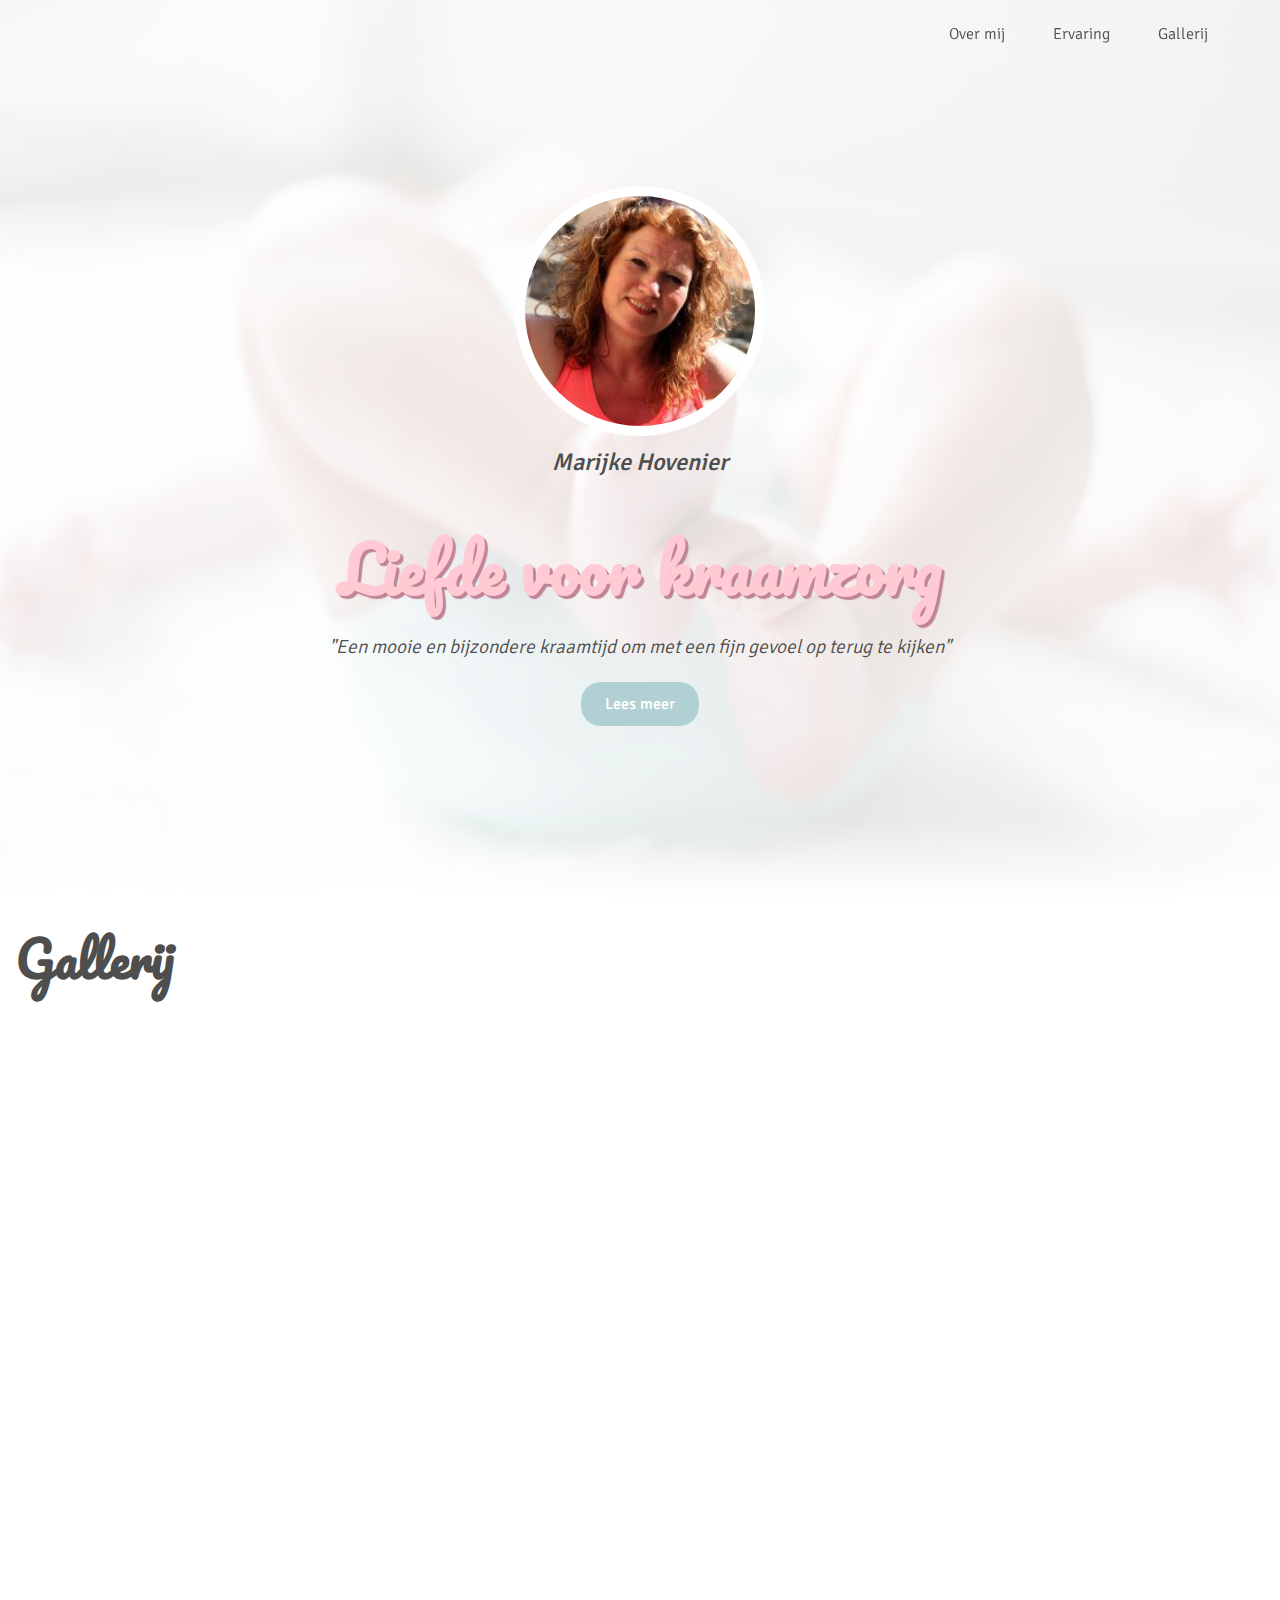
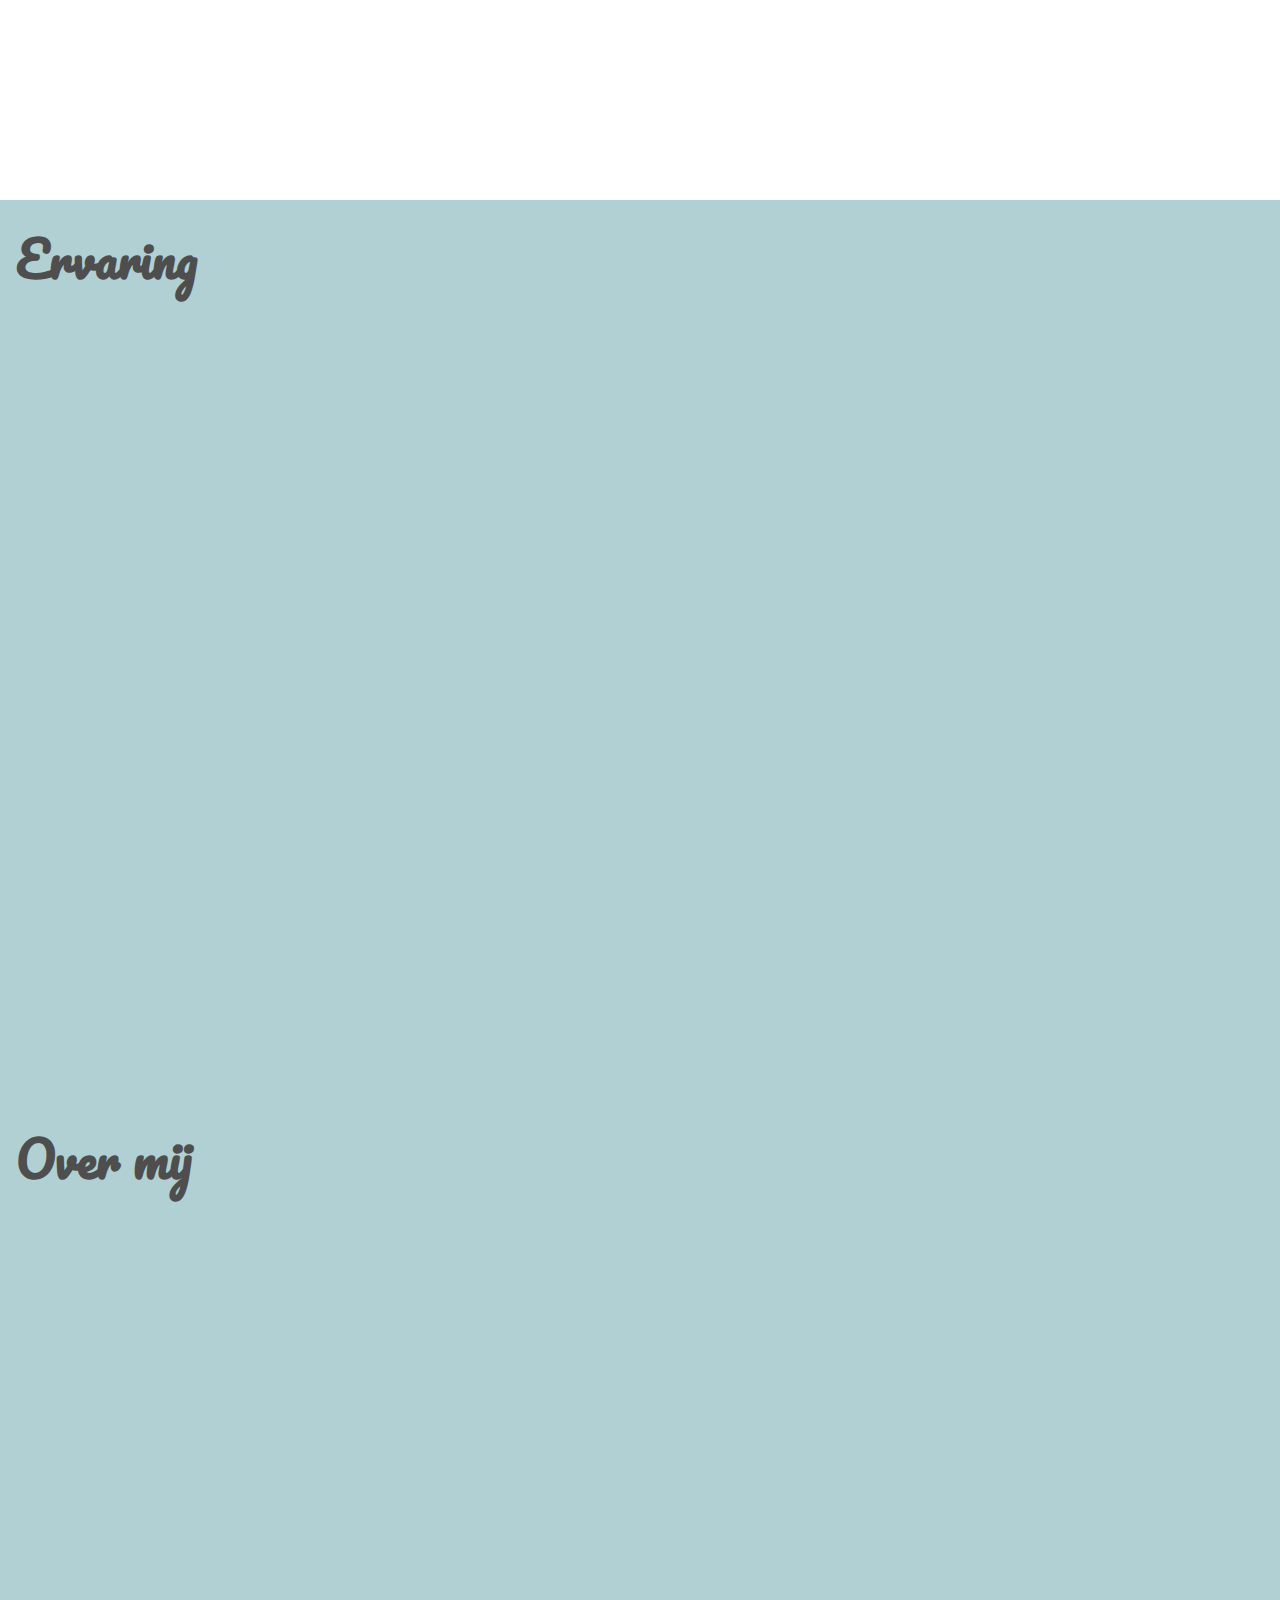
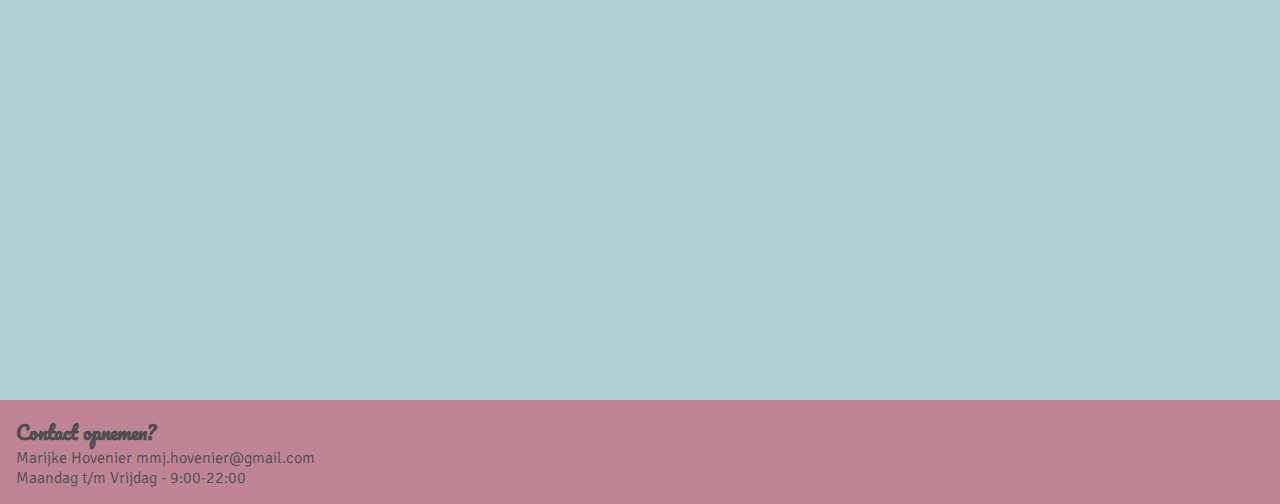
==== index.html @ 6d02061c "16-02-2023" ====
<!DOCTYPE html>
<html lang="en">

<head>
    <meta charset="UTF-8">
    <meta http-equiv="X-UA-Compatible" content="IE=edge">
    <meta name="viewport" content="width=device-width, initial-scale=1.0">
    <meta name="author" content="Marijke Hovenier">
    <meta name="keywords" content="Marijke Hovenier, Kraamverzorgster, ZZP Kraamverzorgster">
    <meta name="description" content="Portfolio website van Marijke Hovenier | Kraamverzorgster">

    <link rel="stylesheet" href="./css/style.css">
    <link rel="icon" type="image/x-icon" href="./images/favi.png">
    <link href="https://fonts.googleapis.com/css2?family=Pacifico&family=Signika:wght@300;400;500&display=swap" rel="stylesheet">

    <title>Marijke Hovenier Portfolio | Kraamverzorgster</title>
</head>

<body>
    <header>
        <nav>
            <ul>
                <li><a href="#about-me">Over mij</a></li>
                <li><a href="#experience">Ervaring</a></li>
                <li><a href="#gallery">Gallerij</a></li>
            </ul>
        </nav>
    </header>
    <main>

        <section id="landing">
            <div class="landing-background"></div>
            <div class="landing-content">
                <div class="profile">
                    <a href="#about-me"><img src="./img/marijke-1.jpg" alt="Foto Marijke Hovenier"></a>
                    <p class="author">Marijke Hovenier</p>
                </div>
                <div class="profile-text">
                    <h1>Liefde voor kraamzorg</h1>
                    <p>"Een mooie en bijzondere kraamtijd om met een fijn gevoel op terug te kijken"
                    </p>
                    <div>
                        <a href="#gallery" class="button-main">Lees meer</a>
                    </div>
                </div>
            </div>
            <div class="landing-gradient"></div>
            <!-- <p class="footer-text">Article read time: 2:23</p> -->
        </section>

        <section id="gallery">
            <h2>Gallerij</h2>        
        </section>

        <section id="experience">
            <h2>Ervaring</h2>        
        </section>

        <section id="about-me">
            <h2>Over mij</h2>        
        </section>
    </main>
    <footer>
        <h3>Contact opnemen?</h3>
        <a href="#">Marijke Hovenier</a>
        <a href="mailto:mmj.hovenier@gmail.com">mmj.hovenier@gmail.com</a>
        <p>Maandag t/m Vrijdag - 9:00-22:00</p>
    </footer>
</body>

</html>
---- css/style.css ----
* {
    border: none;
    margin: 0;
    padding: 0;
    box-sizing: border-box;
}

:root {
    --white: #FFFFFF;
    --lightblue: #B0D0D3;
    --orange: #F7AF9D;
    --pinkpurple: #C08497;
    --pink: #FFCAD4;
    --text-color: #4e4e4e;
}

body {
    overflow-x: hidden;
    background-color: var(--brown-color);
    max-width: 100%;
}

html {
    scroll-behavior: smooth;
    max-width: 100%;
    overflow-x: hidden;
}



/* -- Fonts -- */



h1 {
    font-family: 'Pacifico', cursive;
    font-size: 4rem;
    color: var(--pink);
}

h2 {
    font-family: 'Pacifico', cursive; 
    font-size: 3rem;
    color: var(--text-color);
}

h3 {
    font-family: 'Pacifico', cursive; 
    color: var(--text-color);
}

p {
    font-family: 'Signika', sans-serif;
    color: var(--darkbrown);
    font-weight: 300;
    color: var(--text-color);
}

a {
    font-family: 'Signika', sans-serif;
    text-decoration: none;
    font-weight: 300;
    color: var(--text-color);
}



/* -- Buttons -- */



a.button-main {
    font-weight: 500;
    background-color: var(--lightblue);
    padding: 0.75rem 1.5rem;
    border-radius: 20px;
    color: var(--white);

    transition: all ease 0.3s;
}

.button-main:hover {
    background-color: var(--lightblue);
}



/* -- Landing -- */

nav {
    top: 0;
    width: 100vw;
    position: fixed;

    z-index: 1;
}

ul {
    display: flex;
    flex-direction: row;
    justify-content: flex-end;
    padding: 1.5rem;
}

li {
    list-style: none;
    padding-right: 3rem;
}


/* -- Landing -- */



#landing {
    width: 100vw;
    height: 100vh;
    position: relative;

    display: flex;
    align-items: center;
    justify-content: center;
    background-color: rgba(255, 255, 255, 0.85);
}

#landing .landing-background {
    width: 100vw;
    height: 100vh;

    position: absolute;

    background-image: url(../img/background.jpg);
    background-position: center center;
    background-size: cover;

    z-index: -1;
    -webkit-animation: background-moving 30s ease-in-out infinite;
    animation: background-moving 30s ease-in-out infinite;
}

@-webkit-keyframes background-moving {
    0% {
        transform: scale(1.0);
    }

    50% {
        transform: scale(1.1);
    }

    100% {
        transform: scale(1.0);
    }
}

#landing .profile {
    margin-bottom: 2rem; 
}

#landing .profile img {
    transition: all ease 0.3s;
}

#landing .profile img:hover {
    transform: translateY(-5px); 
}

#landing .profile-text div {
    margin-top: 2rem;
}

#landing .landing-content img {
    width: 250px;
    height: 250px;

    display: block;
    margin: auto;
    
    object-fit: cover;
    border: var(--white) solid 10px;
    border-radius: 50%;
    /* border-radius: 53% 47% 64% 36% / 46% 62% 38% 54% ; */
}

#landing .landing-content .author {
    font-size: 1.5rem;
    font-weight: 500;
}

#landing h1 {
    text-shadow: 3px 3px 1px rgba(192, 132, 151, 1);
}

#landing .landing-content {
    text-align: center;
}

#landing .landing-content p {
    display: inline-block;
    margin-top: 0.5rem;
    font-style: italic;
    font-size: 1.2rem;
    padding: 0.2rem 0rem;
}

#landing p.footer-text {
    position: absolute;
    left: 0;
    bottom: 0;
    margin: 1rem;
    font-style: italic;
}

#landing .landing-gradient {
    width: 100vw;
    height: 5rem;

    position: absolute;
    bottom: 0;
    background-image: linear-gradient(rgba(255, 255, 255, 0), rgba(255, 255, 255, 1));
}



/* -- Gallery -- */



#gallery {
    width: 100vw;
    height: 100vh;
    position: relative;

    padding: 1rem;
    background-color: var(--white);
}

#gallery-all .gallery-photo {
    height: auto;
    margin: 0.5rem;
}

#gallery-all .gallery-photo img {
    width: 100%;
    height: 100%;
    object-fit: cover;
}



/* -- Experience -- */



#experience {
    width: 100vw;
    height: 100vh;
    position: relative;
    
    padding: 1rem;
    background-color: var(--lightblue);
}



/* -- About me -- */



#about-me {
    width: 100vw;
    height: 100vh;
    position: relative;
    
    padding: 1rem;
    background-color: var(--lightblue);
}


/* -- Footer -- */



footer {
    background-color: var(--pinkpurple);
    padding: 1rem;
}







@media (min-width: 640px) {
    #gallery-all {
        display: grid;
        grid-template-columns: repeat(2, 1fr);
        grid-template-rows: repeat(5, 300px);
        grid-auto-flow: row dense;
    }

    #gallery-all .gallery-photo:first-child {
        grid-row: span 1;
    }

    #gallery-all .gallery-photo:nth-child(2) {
        grid-column: span 2 / 3;
        grid-row: span 2;
    }

    #gallery-all .gallery-photo:nth-child(4), 
    #gallery-all .gallery-photo:nth-child(6), 
    #gallery-all .gallery-photo:nth-child(8) {
        grid-row: span 2;
    }
}

@media (min-width: 960px) {
    #gallery-all {
        grid-template-columns: repeat(5, 1fr);
        grid-template-rows: repeat(3, auto-flow);
    }

    #gallery-all .gallery-photo:nth-child(2) {
        grid-column: span 2;
        grid-row: span 2;
    }

    #gallery-all .gallery-photo:first-child,
    #gallery-all .gallery-photo:nth-child(7),
    #gallery-all .gallery-photo:nth-child(8) {
        grid-column: span 2;
        grid-row: span 1;
    }

}
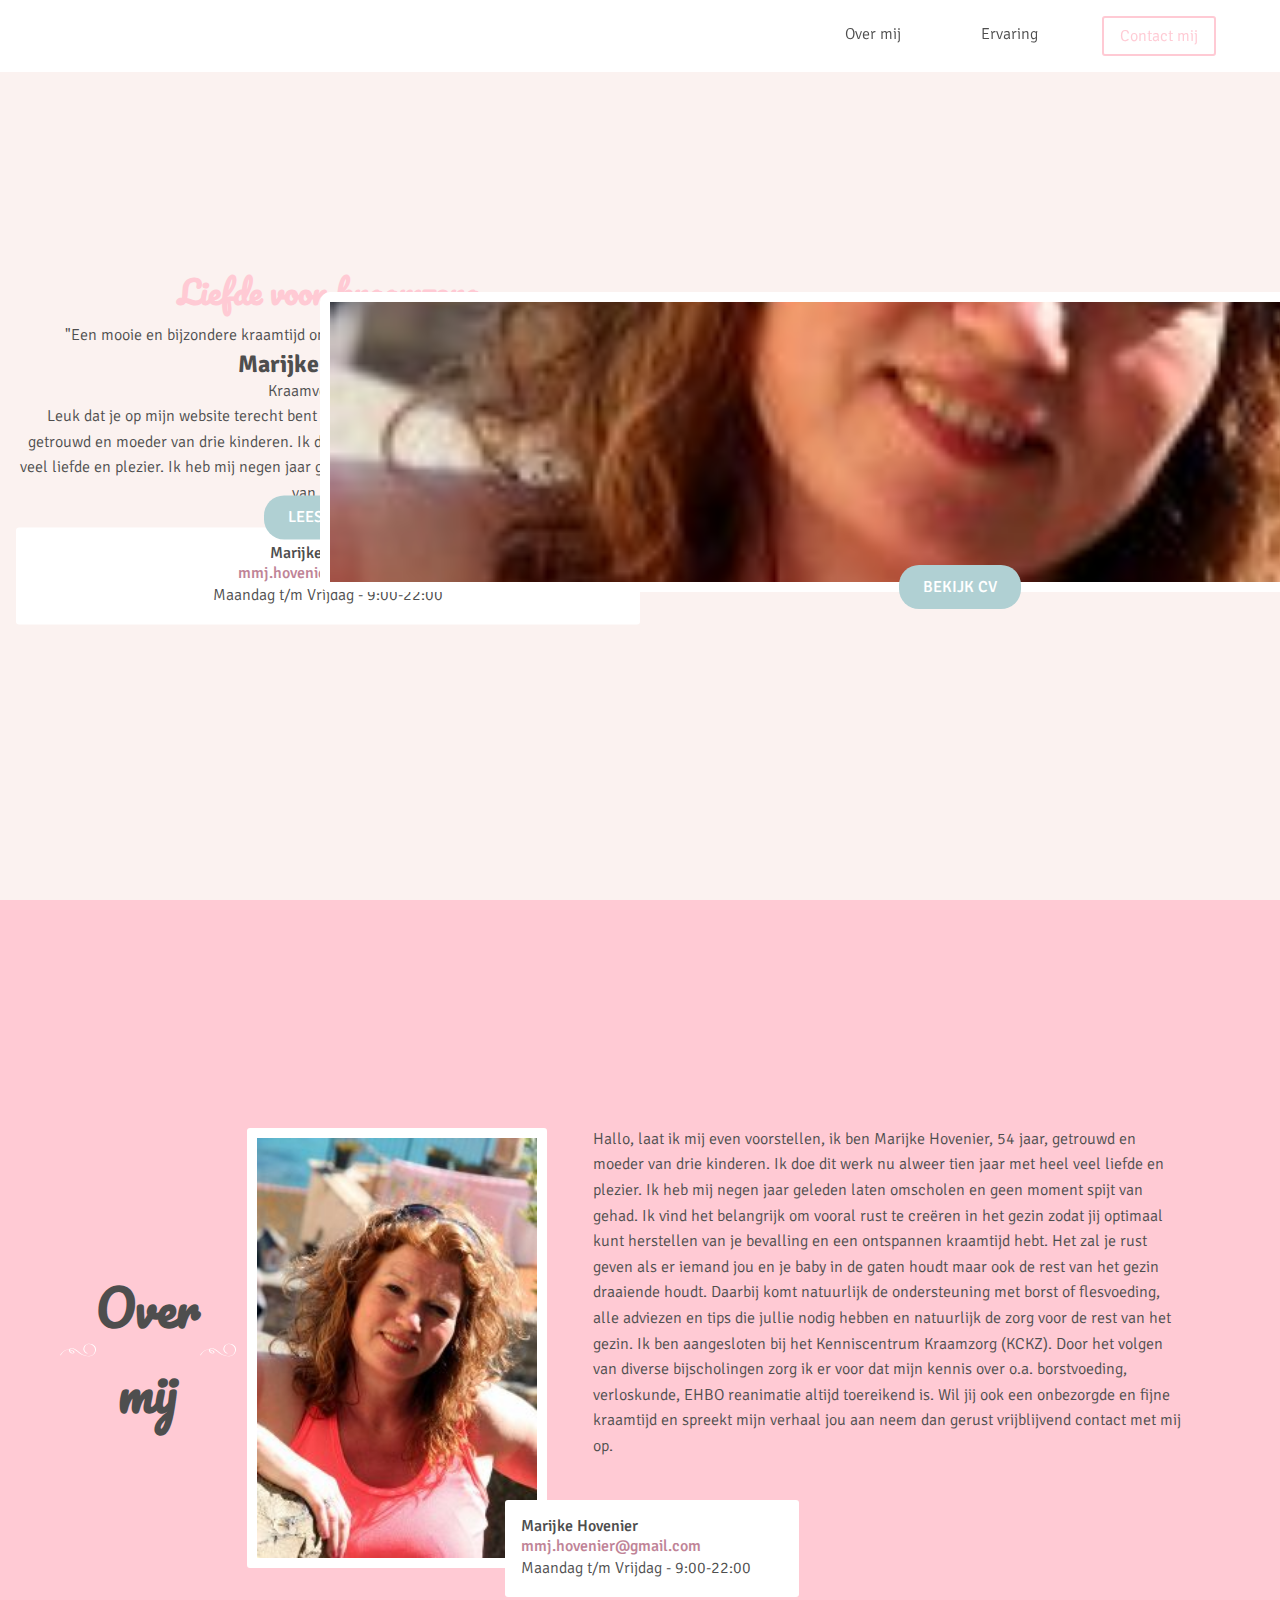
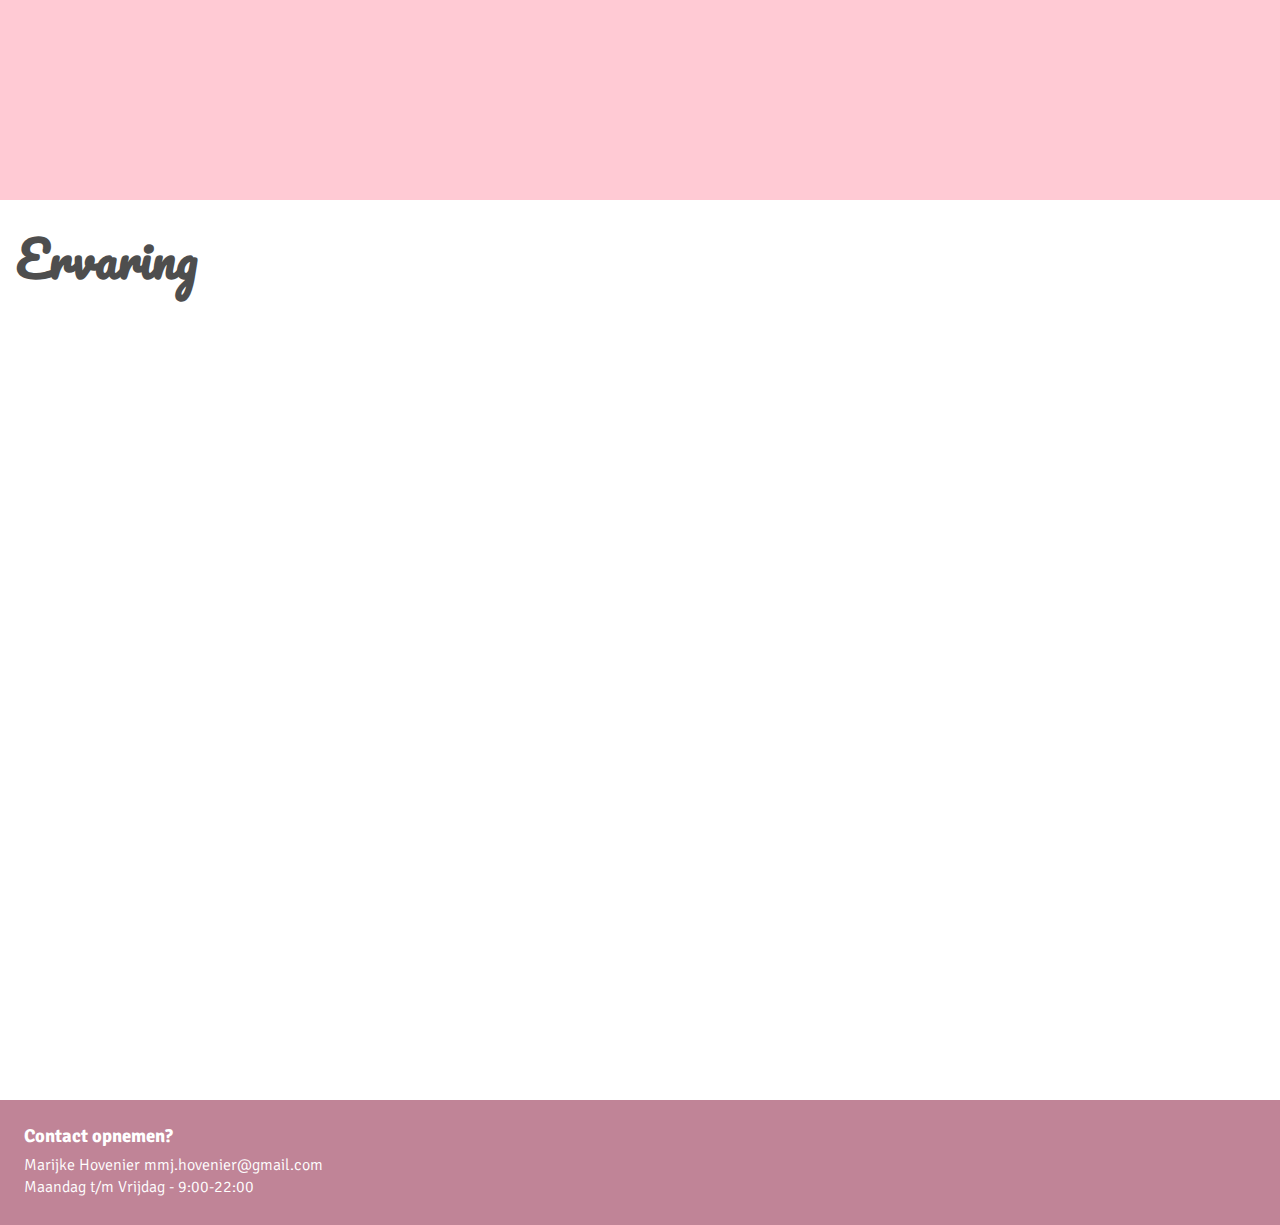
==== commit 0200579e: "19-02-2023" ====
--- a/index.html
+++ b/index.html
@@ -11,7 +11,8 @@
 
     <link rel="stylesheet" href="./css/style.css">
     <link rel="icon" type="image/x-icon" href="./images/favi.png">
-    <link href="https://fonts.googleapis.com/css2?family=Pacifico&family=Signika:wght@300;400;500&display=swap" rel="stylesheet">
+    <link href="https://fonts.googleapis.com/css2?family=Pacifico&family=Signika:wght@300;400;500&display=swap"
+        rel="stylesheet">
 
     <title>Marijke Hovenier Portfolio | Kraamverzorgster</title>
 </head>
@@ -22,45 +23,111 @@
             <ul>
                 <li><a href="#about-me">Over mij</a></li>
                 <li><a href="#experience">Ervaring</a></li>
-                <li><a href="#gallery">Gallerij</a></li>
+                <li><a href="#contact">Contact mij</a></li>
             </ul>
         </nav>
     </header>
     <main>
 
         <section id="landing">
-            <div class="landing-background"></div>
-            <div class="landing-content">
-                <div class="profile">
-                    <a href="#about-me"><img src="./img/marijke-1.jpg" alt="Foto Marijke Hovenier"></a>
-                    <p class="author">Marijke Hovenier</p>
-                </div>
-                <div class="profile-text">
-                    <h1>Liefde voor kraamzorg</h1>
-                    <p>"Een mooie en bijzondere kraamtijd om met een fijn gevoel op terug te kijken"
-                    </p>
+            <div class="landing-content-left">
+                <div class="landing-content-left-center">
+                    <div class="text-and-quote">
+                        <h1>Liefde voor kraamzorg</h1>
+                        <p class="quote">"Een mooie en bijzondere kraamtijd om met een fijn gevoel op terug te kijken"
+                        </p>
+                    </div>
+                    <div class="profile-text">
+                        <h3 class="author">Marijke Hovenier</h3>
+                        <p class="job">Kraamverzorgster</p>
+                        <p class="text">Leuk dat je op mijn website terecht bent gekomen, ik ben Marijke Hovenier, 49
+                            jaar,
+                            getrouwd en moeder van drie kinderen.
+                            Ik doe dit werk nu alweer bijna tien jaar met heel veel liefde en plezier.
+                            Ik heb mij negen jaar geleden laten omscholen en geen moment spijt van gehad.
+                        </p>
+                    </div>
                     <div>
                         <a href="#gallery" class="button-main">Lees meer</a>
                     </div>
+                    <div class="contact">
+                        <a href="#about-me">Marijke Hovenier</a>
+                        <a href="mailto:mmj.hovenier@gmail.com">mmj.hovenier@gmail.com</a>
+                        <p>Maandag t/m Vrijdag - 9:00-22:00</p>
+                    </div>
                 </div>
             </div>
-            <div class="landing-gradient"></div>
+            <div class="landing-content-right">
+                <a href="#about-me"><img src="./img/marijke-1.jpg" alt="Foto Marijke Hovenier"></a>
+                <div>
+                    <a href="#" class="button-main">Bekijk CV</a>
+                </div>
+            </div>
+            <!-- <div class="landing-gradient"></div> -->
             <!-- <p class="footer-text">Article read time: 2:23</p> -->
         </section>
 
-        <section id="gallery">
-            <h2>Gallerij</h2>        
+        <section id="about-me">
+            <div class="flex">
+                <svg viewBox="0 0 113.03 39.89">
+                    <defs>
+                    <style>
+                        .cls-1 {
+                        fill: #ffffff;
+                        }
+                    </style>
+                    </defs>
+                    <path class="cls-1" d="m2.89,35.99c1.74-3.54,4.34-6.8,7.16-9.52,2.48-2.4,5.36-4.49,8.59-5.74,3.85-1.5,8.02-1.56,12.02-.63,2.72.64,5.37,1.68,7.81,3.04,1.77.98,4.37,2.93,3.89,5.29-.13.62-.71,1.32-.96,1.36-1.3.22-2.92-.57-4-1.18-2.47-1.38-4.83-3.54-5.89-6.22-.73-1.86-.78-4.05.44-5.72,1.39-1.89,3.54-1.78,5.63-1.22,6.15,1.63,11.68,5.81,16.69,9.56,3.76,2.81,7.4,5.99,11.5,8.28,2.46,1.37,5.06,2.5,7.7,3.47,7.37,2.71,15.62,4.22,23.35,2.2,4.07-1.06,7.88-3.15,10.67-6.34,3.01-3.44,5.03-7.93,5.46-12.49.74-7.96-4.39-14.92-11.46-18.11s-15.64-2.82-21.63,2.1c-4.18,3.43-7.05,9.02-6.37,14.48.55,4.37,3.26,8.53,6.93,10.95,1.32.87,2.82,1.53,4.41,1.61.63.03,1.55-.14,2.05-.55.39-.32.45-.61-.17-.65-3.83-.2-7.31-4.33-8.87-7.46-2.73-5.45-1.51-11.48,2.24-16.12,2.43-3.01,5.58-4.93,9.47-5.17s7.65.83,10.94,2.67c7.37,4.13,11.29,12.24,8.88,20.51-1.31,4.49-3.98,8.82-7.91,11.46-3.26,2.18-7.11,2.91-10.98,2.83-7.16-.15-14.41-2.47-20.76-5.73-3.54-1.81-6.66-4.33-9.81-6.73-5.2-3.95-10.47-8.04-16.51-10.65-4.23-1.83-10.19-2.89-13.77.92-3.38,3.6-.66,8.61,2.47,11.29,2.14,1.84,4.87,3.33,7.77,3.19,1.81-.09,4.28-.73,5.14-2.52s-.53-3.83-1.9-5c-2.11-1.82-5.02-2.94-7.64-3.8-8.3-2.75-17.33-1.18-24.38,3.92-4.36,3.15-8.01,7.4-10.64,12.08-.15.27-.3.54-.44.82-.24.48,1,.32,1.16.29.49-.08,1.45-.29,1.7-.8h0Z"></path>
+                </svg>
+                <h2>Over mij</h2>
+                <svg viewBox="0 0 113.03 39.89">
+                    <defs>
+                    <style>
+                        .cls-1 {
+                        fill: #ffffff;
+                        }
+                    </style>
+                    </defs>
+                    <path class="cls-1" d="m2.89,35.99c1.74-3.54,4.34-6.8,7.16-9.52,2.48-2.4,5.36-4.49,8.59-5.74,3.85-1.5,8.02-1.56,12.02-.63,2.72.64,5.37,1.68,7.81,3.04,1.77.98,4.37,2.93,3.89,5.29-.13.62-.71,1.32-.96,1.36-1.3.22-2.92-.57-4-1.18-2.47-1.38-4.83-3.54-5.89-6.22-.73-1.86-.78-4.05.44-5.72,1.39-1.89,3.54-1.78,5.63-1.22,6.15,1.63,11.68,5.81,16.69,9.56,3.76,2.81,7.4,5.99,11.5,8.28,2.46,1.37,5.06,2.5,7.7,3.47,7.37,2.71,15.62,4.22,23.35,2.2,4.07-1.06,7.88-3.15,10.67-6.34,3.01-3.44,5.03-7.93,5.46-12.49.74-7.96-4.39-14.92-11.46-18.11s-15.64-2.82-21.63,2.1c-4.18,3.43-7.05,9.02-6.37,14.48.55,4.37,3.26,8.53,6.93,10.95,1.32.87,2.82,1.53,4.41,1.61.63.03,1.55-.14,2.05-.55.39-.32.45-.61-.17-.65-3.83-.2-7.31-4.33-8.87-7.46-2.73-5.45-1.51-11.48,2.24-16.12,2.43-3.01,5.58-4.93,9.47-5.17s7.65.83,10.94,2.67c7.37,4.13,11.29,12.24,8.88,20.51-1.31,4.49-3.98,8.82-7.91,11.46-3.26,2.18-7.11,2.91-10.98,2.83-7.16-.15-14.41-2.47-20.76-5.73-3.54-1.81-6.66-4.33-9.81-6.73-5.2-3.95-10.47-8.04-16.51-10.65-4.23-1.83-10.19-2.89-13.77.92-3.38,3.6-.66,8.61,2.47,11.29,2.14,1.84,4.87,3.33,7.77,3.19,1.81-.09,4.28-.73,5.14-2.52s-.53-3.83-1.9-5c-2.11-1.82-5.02-2.94-7.64-3.8-8.3-2.75-17.33-1.18-24.38,3.92-4.36,3.15-8.01,7.4-10.64,12.08-.15.27-.3.54-.44.82-.24.48,1,.32,1.16.29.49-.08,1.45-.29,1.7-.8h0Z"></path>
+                </svg>
+            </div>
+            <div class="content-left">
+                <div>
+                    <img src="./img/marijke-1.jpg" alt="Foto Marijke Hovenier">
+                </div>
+            </div>
+            <div class="content-right">
+                <div>
+                    <p>
+                        Hallo, laat ik mij even voorstellen, ik ben Marijke Hovenier, 54 jaar,
+                        getrouwd en moeder van drie kinderen.
+                        Ik doe dit werk nu alweer tien jaar met heel veel liefde en plezier.
+                        Ik heb mij negen jaar geleden laten omscholen en geen moment spijt van gehad.
+                        Ik vind het belangrijk om vooral rust te creëren in het gezin zodat jij optimaal kunt herstellen
+                        van je bevalling en een ontspannen kraamtijd hebt. Het zal je rust geven als er iemand jou en je
+                        baby in de gaten houdt maar ook de rest van het gezin draaiende houdt.
+                        Daarbij komt natuurlijk de ondersteuning met borst of flesvoeding,
+                        alle adviezen en tips die jullie nodig hebben en natuurlijk de zorg voor de rest van het gezin.
+                        Ik ben aangesloten bij het Kenniscentrum Kraamzorg (KCKZ).
+                        Door het volgen van diverse bijscholingen zorg ik er voor dat mijn kennis over o.a.
+                        borstvoeding, verloskunde, EHBO reanimatie altijd toereikend is.
+                        Wil jij ook een onbezorgde en fijne kraamtijd en spreekt mijn verhaal jou aan neem dan gerust
+                        vrijblijvend contact met mij op.
+                    </p>
+                    <div class="contact">
+                        <a href="#about-me">Marijke Hovenier</a>
+                        <a href="mailto:mmj.hovenier@gmail.com">mmj.hovenier@gmail.com</a>
+                        <p>Maandag t/m Vrijdag - 9:00-22:00</p>
+                    </div>
+                </div>
+            </div>
         </section>
 
         <section id="experience">
-            <h2>Ervaring</h2>        
-        </section>
-
-        <section id="about-me">
-            <h2>Over mij</h2>        
+            <h2>Ervaring</h2>
         </section>
     </main>
-    <footer>
+    <footer id="contact">
         <h3>Contact opnemen?</h3>
         <a href="#">Marijke Hovenier</a>
         <a href="mailto:mmj.hovenier@gmail.com">mmj.hovenier@gmail.com</a>
--- a/css/style.css
+++ b/css/style.css
@@ -11,6 +11,7 @@
     --orange: #F7AF9D;
     --pinkpurple: #C08497;
     --pink: #FFCAD4;
+    --pinklight: #FBF2F0;
     --text-color: #4e4e4e;
 }
 
@@ -34,8 +35,9 @@
 
 h1 {
     font-family: 'Pacifico', cursive;
-    font-size: 4rem;
+    font-size: 2rem;
     color: var(--pink);
+    line-height: 1;
 }
 
 h2 {
@@ -45,14 +47,14 @@
 }
 
 h3 {
-    font-family: 'Pacifico', cursive; 
+    font-family: 'Signika', sans-serif; 
     color: var(--text-color);
 }
 
 p {
     font-family: 'Signika', sans-serif;
-    color: var(--darkbrown);
     font-weight: 300;
+    line-height: 1.6;
     color: var(--text-color);
 }
 
@@ -70,17 +72,21 @@
 
 
 a.button-main {
+    color: var(--white);
+    background-color: var(--lightblue);
+    text-transform: uppercase;
     font-weight: 500;
-    background-color: var(--lightblue);
+
     padding: 0.75rem 1.5rem;
     border-radius: 20px;
-    color: var(--white);
 
     transition: all ease 0.3s;
 }
 
-.button-main:hover {
-    background-color: var(--lightblue);
+a.button-main:hover {
+    background-color: var(--pink);
+    -webkit-transform: translateY(-5px);
+	transform: translateY(-5px);
 }
 
 
@@ -91,21 +97,41 @@
     top: 0;
     width: 100vw;
     position: fixed;
-
-    z-index: 1;
-}
-
-ul {
+    background-color: rgba(255, 255, 255, 0.95);
+
+    z-index: 2;
+}
+
+nav .relative {
+    position: relative;
+}
+
+nav ul {
     display: flex;
     flex-direction: row;
-    justify-content: flex-end;
-    padding: 1.5rem;
-}
-
-li {
+    justify-content: space-between;
+    margin: 1rem;
+}
+
+nav li {
     list-style: none;
-    padding-right: 3rem;
-}
+    padding: 0.5rem 1rem;
+    margin-right: 1rem;
+}
+
+nav li a:hover {
+    border-bottom: var(--pink) solid 2px;
+}
+
+nav li:last-child {
+    border: var(--pink) solid 2px;
+    border-radius: 3px;
+}
+
+nav li:last-child a {
+    color: var(--pink);
+}
+
 
 
 /* -- Landing -- */
@@ -118,96 +144,73 @@
     position: relative;
 
     display: flex;
+    flex-direction: column;
+    flex-wrap: wrap;
+    background-color: var(--pinklight);
+}
+
+#landing .landing-content-left {
+    width: 100vw;
+    height: 50%;
+    padding: 1rem;
+    position: relative;
+    z-index: 1;
+    text-align: center;
+}
+
+#landing .landing-content-left .text {
+    display: none;
+}
+
+#landing .landing-content-left .quote {
+    margin-top: 1rem;
+}
+
+#landing .landing-content-left-center {
+    margin: auto;
+    position: absolute;
+    top: 50%;
+    transform: translateY(-50%);
+}
+
+#landing .landing-content-right {
+    width: 100vw;
+    height: 50%;
+    padding: 1rem;
+
+    display: flex;
+    justify-content: center;
+    flex-direction: column;
     align-items: center;
-    justify-content: center;
-    background-color: rgba(255, 255, 255, 0.85);
-}
-
-#landing .landing-background {
-    width: 100vw;
-    height: 100vh;
-
-    position: absolute;
-
-    background-image: url(../img/background.jpg);
-    background-position: center center;
-    background-size: cover;
-
-    z-index: -1;
-    -webkit-animation: background-moving 30s ease-in-out infinite;
-    animation: background-moving 30s ease-in-out infinite;
-}
-
-@-webkit-keyframes background-moving {
-    0% {
-        transform: scale(1.0);
-    }
-
-    50% {
-        transform: scale(1.1);
-    }
-
-    100% {
-        transform: scale(1.0);
-    }
-}
-
-#landing .profile {
-    margin-bottom: 2rem; 
-}
-
-#landing .profile img {
-    transition: all ease 0.3s;
-}
-
-#landing .profile img:hover {
-    transform: translateY(-5px); 
-}
-
-#landing .profile-text div {
-    margin-top: 2rem;
-}
-
-#landing .landing-content img {
-    width: 250px;
-    height: 250px;
-
+    z-index: 1;
+}
+
+#landing .landing-content-right img {
+    width: 100vw;
+    height: 300px;
+    border: var(--white) solid 10px;
+    border-radius: 10px;
+    object-fit: cover;
+}
+
+#landing .landing-content-right .button-main {
+    display: inherit;
+    margin-top: -2rem;
+}
+
+.contact {
+    background-color: var(--white);
+    padding: 1rem;
+    border-radius: 3px;
+}
+
+.contact a {
     display: block;
-    margin: auto;
-    
-    object-fit: cover;
-    border: var(--white) solid 10px;
-    border-radius: 50%;
-    /* border-radius: 53% 47% 64% 36% / 46% 62% 38% 54% ; */
-}
-
-#landing .landing-content .author {
-    font-size: 1.5rem;
     font-weight: 500;
 }
 
-#landing h1 {
-    text-shadow: 3px 3px 1px rgba(192, 132, 151, 1);
-}
-
-#landing .landing-content {
-    text-align: center;
-}
-
-#landing .landing-content p {
-    display: inline-block;
-    margin-top: 0.5rem;
-    font-style: italic;
-    font-size: 1.2rem;
-    padding: 0.2rem 0rem;
-}
-
-#landing p.footer-text {
-    position: absolute;
-    left: 0;
-    bottom: 0;
-    margin: 1rem;
-    font-style: italic;
+.contact a:nth-child(2) {
+    color: var(--pinkpurple);
 }
 
 #landing .landing-gradient {
@@ -216,7 +219,11 @@
 
     position: absolute;
     bottom: 0;
-    background-image: linear-gradient(rgba(255, 255, 255, 0), rgba(255, 255, 255, 1));
+    background-image: linear-gradient(rgba(255, 255, 255, 0), rgba(255, 202, 212, 1));
+}
+
+#landing h3 {
+    font-size: 1.5rem;
 }
 
 
@@ -226,20 +233,55 @@
 
 
 #gallery {
-    width: 100vw;
-    height: 100vh;
-    position: relative;
-
-    padding: 1rem;
-    background-color: var(--white);
-}
-
-#gallery-all .gallery-photo {
+    background-color: var(--pinklight);
+} 
+
+#gallery .flex {
+    display: flex;
+    justify-content: space-around;
+    padding: 1rem;
+}
+
+#gallery .flex div {
+    text-align: center;
+    margin-bottom: 1rem;
+}
+
+#gallery .flex div p {
+    margin-bottom: 1rem;
+}
+
+#gallery div svg {
+    width: 120px;
+    padding: 0.5rem;
+}
+
+#gallery div svg:first-child {
+    -webkit-transform: scaleX(-1);
+    transform: scaleX(-1);
+}
+
+#gallery h1 {
+    font-size: 3rem;
+    text-align: center;
+    padding: 1.5rem 1rem 0rem 1rem;
+}
+
+#gallery p {
+    font-size: 1.2rem;
+    text-align: center;
+    padding: 1rem;
+    font-style: italic;
+}
+
+#gallery article .gallery-photo {
     height: auto;
-    margin: 0.5rem;
-}
-
-#gallery-all .gallery-photo img {
+    margin: 0.55rem;
+    border: var(--pink) solid 7px;
+    border-radius: 3px;
+}
+
+#gallery article .gallery-photo img {
     width: 100%;
     height: 100%;
     object-fit: cover;
@@ -257,7 +299,7 @@
     position: relative;
     
     padding: 1rem;
-    background-color: var(--lightblue);
+    background-color: var(--white);
 }
 
 
@@ -272,8 +314,62 @@
     position: relative;
     
     padding: 1rem;
-    background-color: var(--lightblue);
-}
+    background-color: var(--pink);
+
+    display: flex;
+    justify-content: center;
+    align-items: center;
+    flex-wrap: wrap;
+}
+
+#about-me .flex {
+    display: flex;
+    justify-content: space-between;
+    flex-direction: row;
+}
+
+#about-me h2 {
+    text-align: center;
+    flex-basis: 100%;
+} 
+
+#about-me img {
+    width: 300px;
+    border-radius: 3px;
+    border: var(--white) solid 10px;
+}
+
+#about-me .content-left {
+    margin: 0.7rem;
+}
+
+#about-me .content-right {
+    margin: 0.7rem;
+}
+
+#about-me .content-right p {
+    max-width: 40rem;
+    padding: 1.5rem;
+    color: var(--text-color);
+    border-radius: 3px;
+
+}
+
+#about-me .contact {
+    margin-top: 1rem;
+    margin-left: -4rem;
+    background-color: var(--white);    
+    display: inline-block;
+    padding-right: 3rem;
+}
+
+#about-me .content-right .contact p {
+    padding: 0rem;
+    color: var(--text-color);
+    background-color: inherit;
+}
+
+
 
 
 /* -- Footer -- */
@@ -282,7 +378,15 @@
 
 footer {
     background-color: var(--pinkpurple);
-    padding: 1rem;
+    padding: 1.5rem;
+}
+
+footer h3, footer p, footer a {
+    color: var(--white);
+}
+
+footer h3 {
+    margin-bottom: 0.5rem;
 }
 
 
@@ -292,43 +396,81 @@
 
 
 @media (min-width: 640px) {
-    #gallery-all {
+
+    nav ul {
+        justify-content: flex-end;
+    }
+
+    nav li {
+        margin-right: 3rem;
+    }
+
+    #about-me {
+        flex: wrap;
+    }
+
+    #about-me .content-left {
+    }
+    
+    #about-me .content-right {
+    }
+    
+
+    #landing .landing-content-left .text {
+        display: inherit;
+    }
+
+    #gallery article {
         display: grid;
         grid-template-columns: repeat(2, 1fr);
         grid-template-rows: repeat(5, 300px);
         grid-auto-flow: row dense;
-    }
-
-    #gallery-all .gallery-photo:first-child {
+        padding: 0rem 0.5rem 0.5rem 0.5rem;
+    }
+
+    #gallery article .gallery-photo:first-child {
         grid-row: span 1;
     }
 
-    #gallery-all .gallery-photo:nth-child(2) {
+    #gallery article .gallery-photo:nth-child(2) {
         grid-column: span 2 / 3;
         grid-row: span 2;
     }
 
-    #gallery-all .gallery-photo:nth-child(4), 
-    #gallery-all .gallery-photo:nth-child(6), 
-    #gallery-all .gallery-photo:nth-child(8) {
+    #gallery article .gallery-photo:nth-child(4), 
+    #gallery article .gallery-photo:nth-child(6), 
+    #gallery article .gallery-photo:nth-child(8) {
         grid-row: span 2;
     }
 }
 
 @media (min-width: 960px) {
-    #gallery-all {
-        grid-template-columns: repeat(5, 1fr);
+
+    #landing .landing-content-left {
+        width: 50%;
+        height: 100vh;
+    }
+    
+    #landing .landing-content-right {
+        width: 50%;
+        height: 100vh;
+    }
+
+
+
+    #gallery article {
+        grid-template-columns: repeat(4, 1fr);
         grid-template-rows: repeat(3, auto-flow);
     }
 
-    #gallery-all .gallery-photo:nth-child(2) {
+    #gallery article .gallery-photo:nth-child(2) {
         grid-column: span 2;
         grid-row: span 2;
     }
 
-    #gallery-all .gallery-photo:first-child,
-    #gallery-all .gallery-photo:nth-child(7),
-    #gallery-all .gallery-photo:nth-child(8) {
+    #gallery article .gallery-photo:first-child,
+    #gallery article .gallery-photo:nth-child(7),
+    #gallery article .gallery-photo:nth-child(8) {
         grid-column: span 2;
         grid-row: span 1;
     }
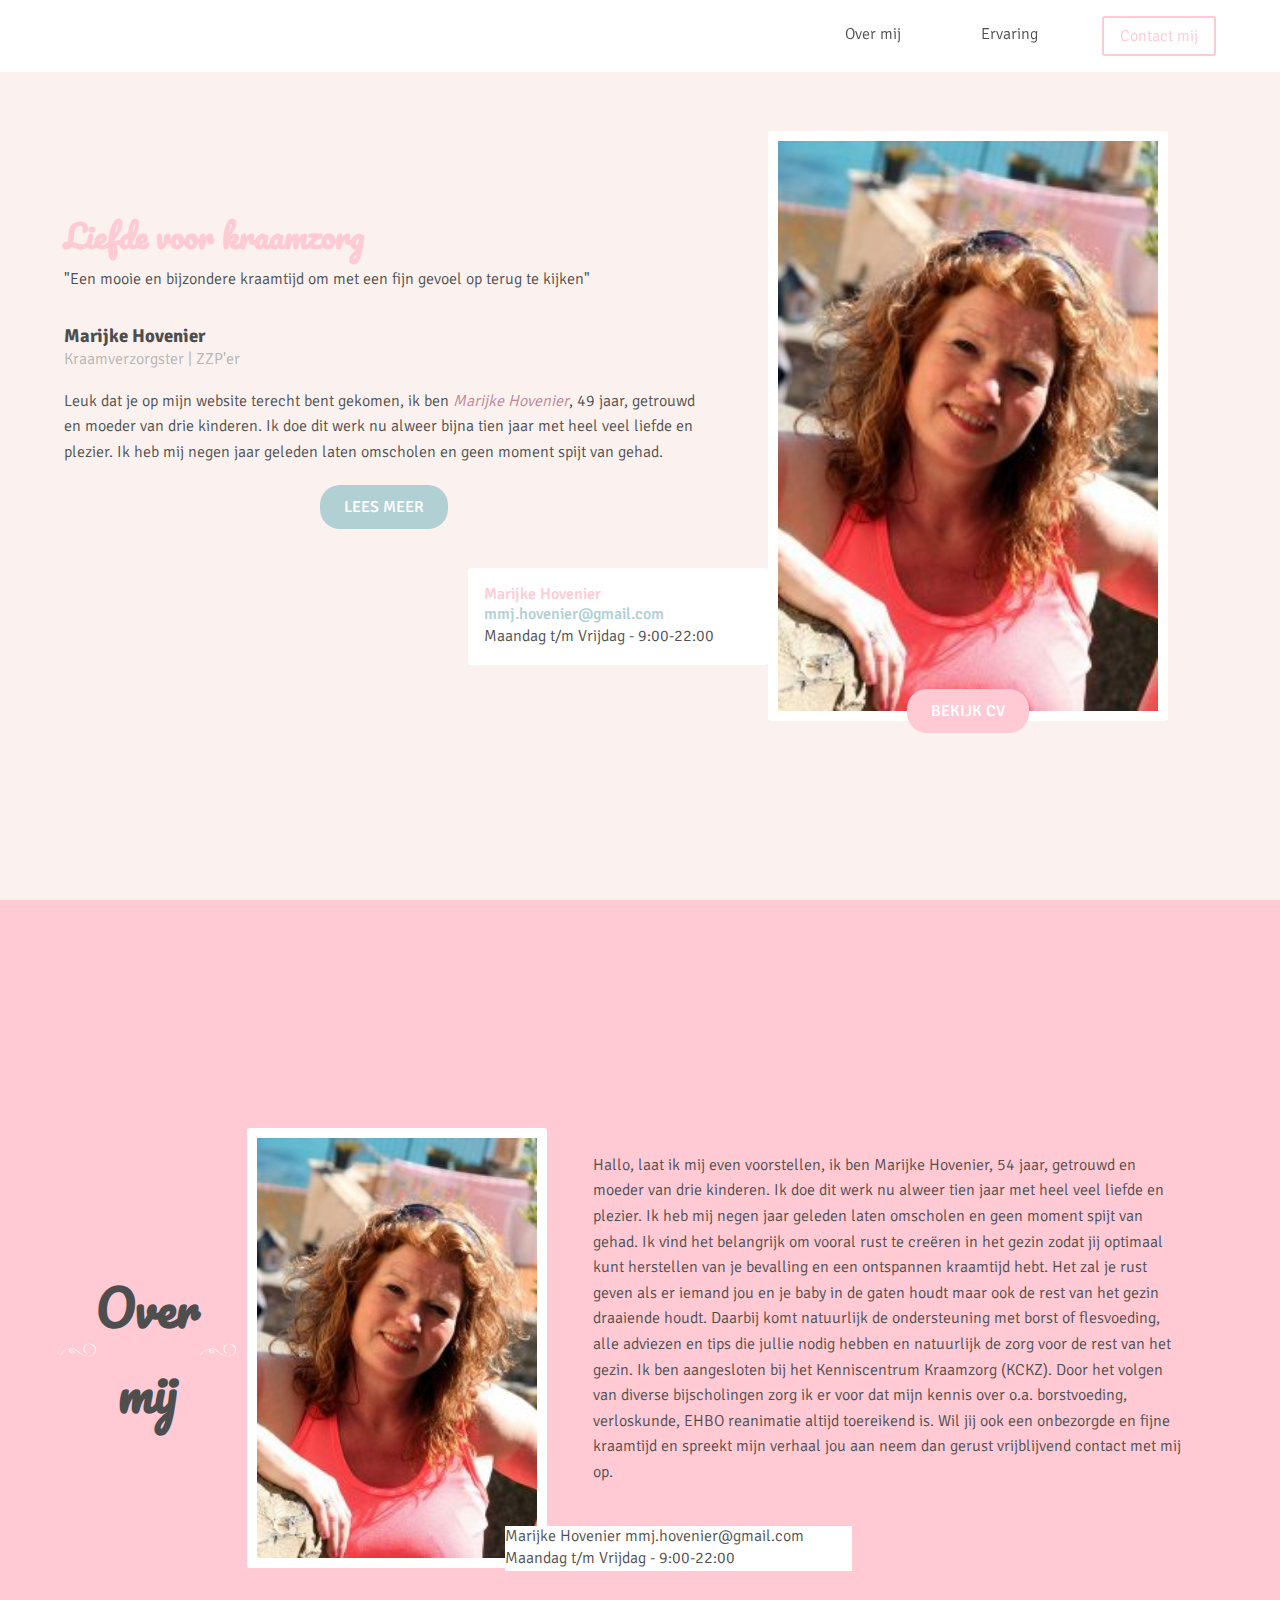
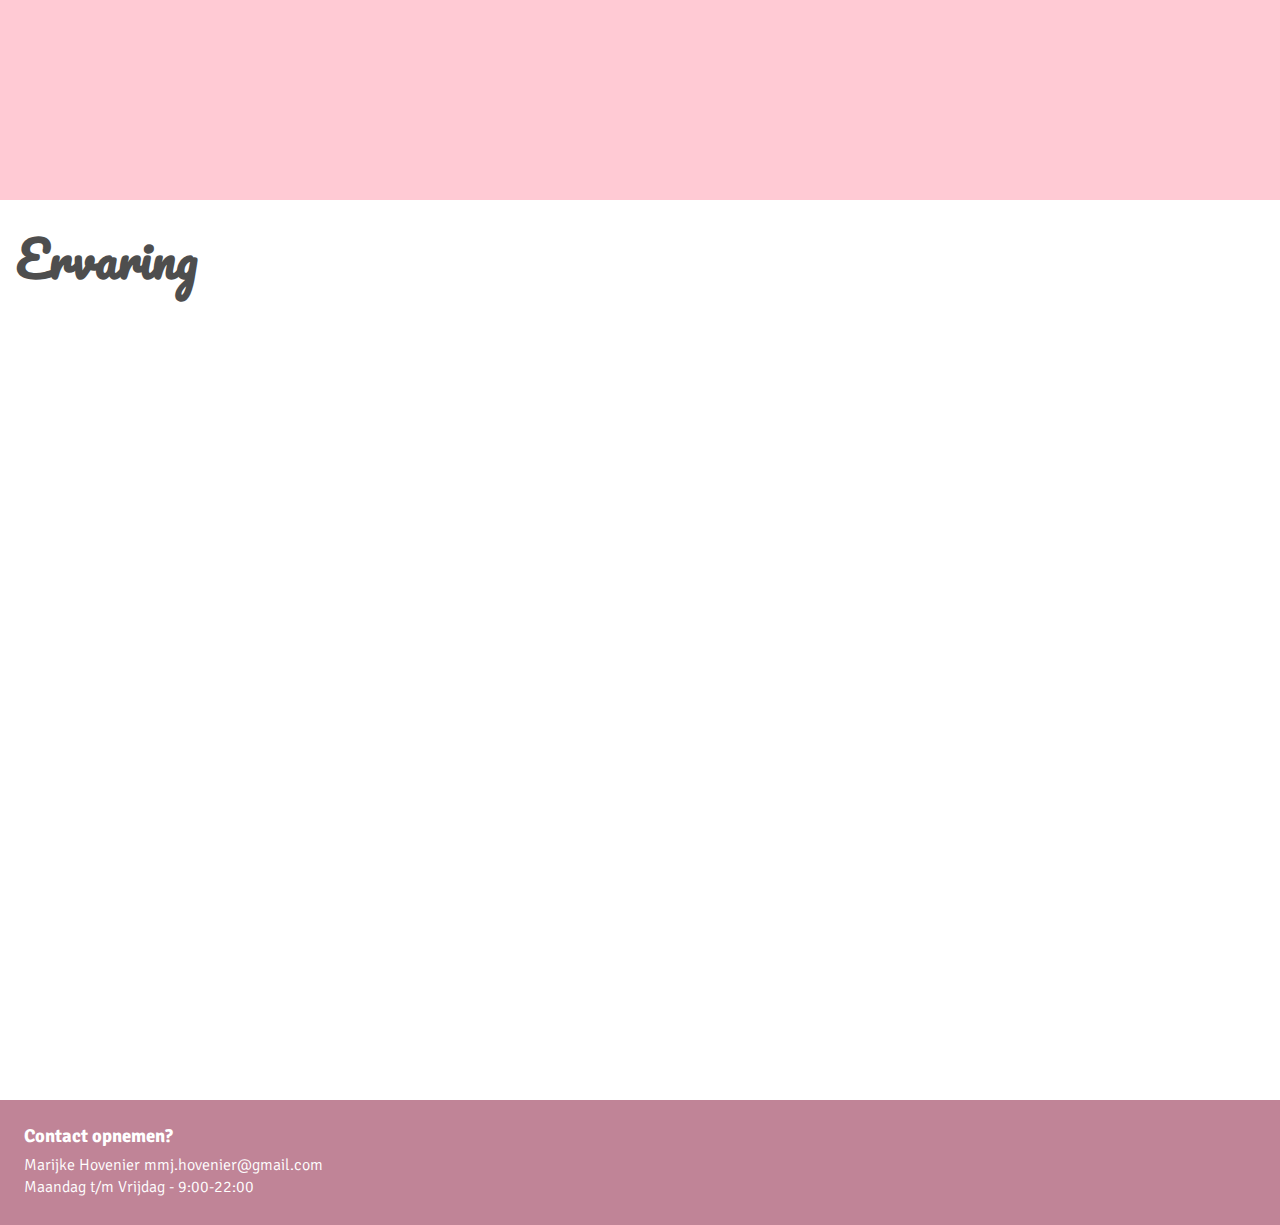
==== commit c00beb4d: "22-02-2023" ====
--- a/index.html
+++ b/index.html
@@ -10,7 +10,7 @@
     <meta name="description" content="Portfolio website van Marijke Hovenier | Kraamverzorgster">
 
     <link rel="stylesheet" href="./css/style.css">
-    <link rel="icon" type="image/x-icon" href="./images/favi.png">
+    <link rel="icon" type="image/x-icon" href="./img/favi.png">
     <link href="https://fonts.googleapis.com/css2?family=Pacifico&family=Signika:wght@300;400;500&display=swap"
         rel="stylesheet">
 
@@ -19,7 +19,7 @@
 
 <body>
     <header>
-        <nav>
+        <nav class="fixed">
             <ul>
                 <li><a href="#about-me">Over mij</a></li>
                 <li><a href="#experience">Ervaring</a></li>
@@ -30,65 +30,75 @@
     <main>
 
         <section id="landing">
-            <div class="landing-content-left">
-                <div class="landing-content-left-center">
-                    <div class="text-and-quote">
-                        <h1>Liefde voor kraamzorg</h1>
-                        <p class="quote">"Een mooie en bijzondere kraamtijd om met een fijn gevoel op terug te kijken"
-                        </p>
+            <div class="landing-content">
+                <div class="text-and-quote">
+                    <h1>Liefde voor kraamzorg</h1>
+                    <p class="quote">"Een mooie en bijzondere kraamtijd om met een fijn gevoel op terug te kijken"
+                    </p>
+                </div>
+                <div class="profile-text">
+                    <div>
+                        <img src="./img/marijke-1.jpg" alt="Foto Marijke Hovenier">
                     </div>
-                    <div class="profile-text">
-                        <h3 class="author">Marijke Hovenier</h3>
-                        <p class="job">Kraamverzorgster</p>
-                        <p class="text">Leuk dat je op mijn website terecht bent gekomen, ik ben Marijke Hovenier, 49
-                            jaar,
-                            getrouwd en moeder van drie kinderen.
-                            Ik doe dit werk nu alweer bijna tien jaar met heel veel liefde en plezier.
-                            Ik heb mij negen jaar geleden laten omscholen en geen moment spijt van gehad.
-                        </p>
+                    <div class="button-cv">
+                        <a href="#" class="button-main">Bekijk CV</a>
                     </div>
-                    <div>
-                        <a href="#gallery" class="button-main">Lees meer</a>
-                    </div>
-                    <div class="contact">
+                    <h3 class="author">Marijke Hovenier</h3>
+                    <p class="job">Kraamverzorgster | ZZP'er</p>
+                    <p class="text">Leuk dat je op mijn website terecht bent gekomen, ik ben <a href="#about-me">Marijke Hovenier</a>, 49
+                        jaar,
+                        getrouwd en moeder van drie kinderen.
+                        Ik doe dit werk nu alweer bijna tien jaar met heel veel liefde en plezier.
+                        Ik heb mij negen jaar geleden laten omscholen en geen moment spijt van gehad.
+                    </p>
+                </div>
+                <div class="button-div">
+                    <a href="#about-me" class="button-main">Lees meer</a>
+                </div>
+                <div class="contact">
+                    <article>
                         <a href="#about-me">Marijke Hovenier</a>
                         <a href="mailto:mmj.hovenier@gmail.com">mmj.hovenier@gmail.com</a>
                         <p>Maandag t/m Vrijdag - 9:00-22:00</p>
-                    </div>
+                    </article>
                 </div>
             </div>
-            <div class="landing-content-right">
-                <a href="#about-me"><img src="./img/marijke-1.jpg" alt="Foto Marijke Hovenier"></a>
+            <div class="landing-side">
                 <div>
+                    <img src="./img/marijke-1.jpg" alt="Foto Marijke Hovenier">
+                </div>
+                <div class="button-cv">
                     <a href="#" class="button-main">Bekijk CV</a>
                 </div>
             </div>
-            <!-- <div class="landing-gradient"></div> -->
-            <!-- <p class="footer-text">Article read time: 2:23</p> -->
         </section>
 
         <section id="about-me">
             <div class="flex">
                 <svg viewBox="0 0 113.03 39.89">
                     <defs>
-                    <style>
-                        .cls-1 {
-                        fill: #ffffff;
-                        }
-                    </style>
+                        <style>
+                            .cls-1 {
+                                fill: #ffffff;
+                            }
+                        </style>
                     </defs>
-                    <path class="cls-1" d="m2.89,35.99c1.74-3.54,4.34-6.8,7.16-9.52,2.48-2.4,5.36-4.49,8.59-5.74,3.85-1.5,8.02-1.56,12.02-.63,2.72.64,5.37,1.68,7.81,3.04,1.77.98,4.37,2.93,3.89,5.29-.13.62-.71,1.32-.96,1.36-1.3.22-2.92-.57-4-1.18-2.47-1.38-4.83-3.54-5.89-6.22-.73-1.86-.78-4.05.44-5.72,1.39-1.89,3.54-1.78,5.63-1.22,6.15,1.63,11.68,5.81,16.69,9.56,3.76,2.81,7.4,5.99,11.5,8.28,2.46,1.37,5.06,2.5,7.7,3.47,7.37,2.71,15.62,4.22,23.35,2.2,4.07-1.06,7.88-3.15,10.67-6.34,3.01-3.44,5.03-7.93,5.46-12.49.74-7.96-4.39-14.92-11.46-18.11s-15.64-2.82-21.63,2.1c-4.18,3.43-7.05,9.02-6.37,14.48.55,4.37,3.26,8.53,6.93,10.95,1.32.87,2.82,1.53,4.41,1.61.63.03,1.55-.14,2.05-.55.39-.32.45-.61-.17-.65-3.83-.2-7.31-4.33-8.87-7.46-2.73-5.45-1.51-11.48,2.24-16.12,2.43-3.01,5.58-4.93,9.47-5.17s7.65.83,10.94,2.67c7.37,4.13,11.29,12.24,8.88,20.51-1.31,4.49-3.98,8.82-7.91,11.46-3.26,2.18-7.11,2.91-10.98,2.83-7.16-.15-14.41-2.47-20.76-5.73-3.54-1.81-6.66-4.33-9.81-6.73-5.2-3.95-10.47-8.04-16.51-10.65-4.23-1.83-10.19-2.89-13.77.92-3.38,3.6-.66,8.61,2.47,11.29,2.14,1.84,4.87,3.33,7.77,3.19,1.81-.09,4.28-.73,5.14-2.52s-.53-3.83-1.9-5c-2.11-1.82-5.02-2.94-7.64-3.8-8.3-2.75-17.33-1.18-24.38,3.92-4.36,3.15-8.01,7.4-10.64,12.08-.15.27-.3.54-.44.82-.24.48,1,.32,1.16.29.49-.08,1.45-.29,1.7-.8h0Z"></path>
+                    <path class="cls-1"
+                        d="m2.89,35.99c1.74-3.54,4.34-6.8,7.16-9.52,2.48-2.4,5.36-4.49,8.59-5.74,3.85-1.5,8.02-1.56,12.02-.63,2.72.64,5.37,1.68,7.81,3.04,1.77.98,4.37,2.93,3.89,5.29-.13.62-.71,1.32-.96,1.36-1.3.22-2.92-.57-4-1.18-2.47-1.38-4.83-3.54-5.89-6.22-.73-1.86-.78-4.05.44-5.72,1.39-1.89,3.54-1.78,5.63-1.22,6.15,1.63,11.68,5.81,16.69,9.56,3.76,2.81,7.4,5.99,11.5,8.28,2.46,1.37,5.06,2.5,7.7,3.47,7.37,2.71,15.62,4.22,23.35,2.2,4.07-1.06,7.88-3.15,10.67-6.34,3.01-3.44,5.03-7.93,5.46-12.49.74-7.96-4.39-14.92-11.46-18.11s-15.64-2.82-21.63,2.1c-4.18,3.43-7.05,9.02-6.37,14.48.55,4.37,3.26,8.53,6.93,10.95,1.32.87,2.82,1.53,4.41,1.61.63.03,1.55-.14,2.05-.55.39-.32.45-.61-.17-.65-3.83-.2-7.31-4.33-8.87-7.46-2.73-5.45-1.51-11.48,2.24-16.12,2.43-3.01,5.58-4.93,9.47-5.17s7.65.83,10.94,2.67c7.37,4.13,11.29,12.24,8.88,20.51-1.31,4.49-3.98,8.82-7.91,11.46-3.26,2.18-7.11,2.91-10.98,2.83-7.16-.15-14.41-2.47-20.76-5.73-3.54-1.81-6.66-4.33-9.81-6.73-5.2-3.95-10.47-8.04-16.51-10.65-4.23-1.83-10.19-2.89-13.77.92-3.38,3.6-.66,8.61,2.47,11.29,2.14,1.84,4.87,3.33,7.77,3.19,1.81-.09,4.28-.73,5.14-2.52s-.53-3.83-1.9-5c-2.11-1.82-5.02-2.94-7.64-3.8-8.3-2.75-17.33-1.18-24.38,3.92-4.36,3.15-8.01,7.4-10.64,12.08-.15.27-.3.54-.44.82-.24.48,1,.32,1.16.29.49-.08,1.45-.29,1.7-.8h0Z">
+                    </path>
                 </svg>
                 <h2>Over mij</h2>
                 <svg viewBox="0 0 113.03 39.89">
                     <defs>
-                    <style>
-                        .cls-1 {
-                        fill: #ffffff;
-                        }
-                    </style>
+                        <style>
+                            .cls-1 {
+                                fill: #ffffff;
+                            }
+                        </style>
                     </defs>
-                    <path class="cls-1" d="m2.89,35.99c1.74-3.54,4.34-6.8,7.16-9.52,2.48-2.4,5.36-4.49,8.59-5.74,3.85-1.5,8.02-1.56,12.02-.63,2.72.64,5.37,1.68,7.81,3.04,1.77.98,4.37,2.93,3.89,5.29-.13.62-.71,1.32-.96,1.36-1.3.22-2.92-.57-4-1.18-2.47-1.38-4.83-3.54-5.89-6.22-.73-1.86-.78-4.05.44-5.72,1.39-1.89,3.54-1.78,5.63-1.22,6.15,1.63,11.68,5.81,16.69,9.56,3.76,2.81,7.4,5.99,11.5,8.28,2.46,1.37,5.06,2.5,7.7,3.47,7.37,2.71,15.62,4.22,23.35,2.2,4.07-1.06,7.88-3.15,10.67-6.34,3.01-3.44,5.03-7.93,5.46-12.49.74-7.96-4.39-14.92-11.46-18.11s-15.64-2.82-21.63,2.1c-4.18,3.43-7.05,9.02-6.37,14.48.55,4.37,3.26,8.53,6.93,10.95,1.32.87,2.82,1.53,4.41,1.61.63.03,1.55-.14,2.05-.55.39-.32.45-.61-.17-.65-3.83-.2-7.31-4.33-8.87-7.46-2.73-5.45-1.51-11.48,2.24-16.12,2.43-3.01,5.58-4.93,9.47-5.17s7.65.83,10.94,2.67c7.37,4.13,11.29,12.24,8.88,20.51-1.31,4.49-3.98,8.82-7.91,11.46-3.26,2.18-7.11,2.91-10.98,2.83-7.16-.15-14.41-2.47-20.76-5.73-3.54-1.81-6.66-4.33-9.81-6.73-5.2-3.95-10.47-8.04-16.51-10.65-4.23-1.83-10.19-2.89-13.77.92-3.38,3.6-.66,8.61,2.47,11.29,2.14,1.84,4.87,3.33,7.77,3.19,1.81-.09,4.28-.73,5.14-2.52s-.53-3.83-1.9-5c-2.11-1.82-5.02-2.94-7.64-3.8-8.3-2.75-17.33-1.18-24.38,3.92-4.36,3.15-8.01,7.4-10.64,12.08-.15.27-.3.54-.44.82-.24.48,1,.32,1.16.29.49-.08,1.45-.29,1.7-.8h0Z"></path>
+                    <path class="cls-1"
+                        d="m2.89,35.99c1.74-3.54,4.34-6.8,7.16-9.52,2.48-2.4,5.36-4.49,8.59-5.74,3.85-1.5,8.02-1.56,12.02-.63,2.72.64,5.37,1.68,7.81,3.04,1.77.98,4.37,2.93,3.89,5.29-.13.62-.71,1.32-.96,1.36-1.3.22-2.92-.57-4-1.18-2.47-1.38-4.83-3.54-5.89-6.22-.73-1.86-.78-4.05.44-5.72,1.39-1.89,3.54-1.78,5.63-1.22,6.15,1.63,11.68,5.81,16.69,9.56,3.76,2.81,7.4,5.99,11.5,8.28,2.46,1.37,5.06,2.5,7.7,3.47,7.37,2.71,15.62,4.22,23.35,2.2,4.07-1.06,7.88-3.15,10.67-6.34,3.01-3.44,5.03-7.93,5.46-12.49.74-7.96-4.39-14.92-11.46-18.11s-15.64-2.82-21.63,2.1c-4.18,3.43-7.05,9.02-6.37,14.48.55,4.37,3.26,8.53,6.93,10.95,1.32.87,2.82,1.53,4.41,1.61.63.03,1.55-.14,2.05-.55.39-.32.45-.61-.17-.65-3.83-.2-7.31-4.33-8.87-7.46-2.73-5.45-1.51-11.48,2.24-16.12,2.43-3.01,5.58-4.93,9.47-5.17s7.65.83,10.94,2.67c7.37,4.13,11.29,12.24,8.88,20.51-1.31,4.49-3.98,8.82-7.91,11.46-3.26,2.18-7.11,2.91-10.98,2.83-7.16-.15-14.41-2.47-20.76-5.73-3.54-1.81-6.66-4.33-9.81-6.73-5.2-3.95-10.47-8.04-16.51-10.65-4.23-1.83-10.19-2.89-13.77.92-3.38,3.6-.66,8.61,2.47,11.29,2.14,1.84,4.87,3.33,7.77,3.19,1.81-.09,4.28-.73,5.14-2.52s-.53-3.83-1.9-5c-2.11-1.82-5.02-2.94-7.64-3.8-8.3-2.75-17.33-1.18-24.38,3.92-4.36,3.15-8.01,7.4-10.64,12.08-.15.27-.3.54-.44.82-.24.48,1,.32,1.16.29.49-.08,1.45-.29,1.7-.8h0Z">
+                    </path>
                 </svg>
             </div>
             <div class="content-left">
--- a/css/style.css
+++ b/css/style.css
@@ -1,3 +1,5 @@
+/* @use postcss-preset-env */
+
 * {
     border: none;
     margin: 0;
@@ -91,18 +93,20 @@
 
 
 
-/* -- Landing -- */
+/* -- Nav -- */
 
 nav {
     top: 0;
     width: 100vw;
+    background-color: rgba(255, 255, 255, 0.95);
+    z-index: 2;
+}
+
+nav.fixed {
     position: fixed;
-    background-color: rgba(255, 255, 255, 0.95);
-
-    z-index: 2;
-}
-
-nav .relative {
+}
+
+nav.relative {
     position: relative;
 }
 
@@ -149,68 +153,101 @@
     background-color: var(--pinklight);
 }
 
-#landing .landing-content-left {
-    width: 100vw;
-    height: 50%;
+#landing .landing-content {
+    width: 100vw;
+    height: 100vh;
+
+    display: flex;
+    flex-direction: column;
+    justify-content: center;
+    flex-wrap: wrap;
+    text-align: center;
+    
     padding: 1rem;
-    position: relative;
-    z-index: 1;
-    text-align: center;
-}
-
-#landing .landing-content-left .text {
-    display: none;
-}
-
-#landing .landing-content-left .quote {
+}
+
+#landing h1 {
+    padding: 0rem;
+    max-width: 40rem;
+    margin: auto;
+}
+
+#landing p.quote {
+    padding: 1rem 0rem;
+    max-width: 40rem;
+    margin: auto;
+}
+
+#landing .profile-text {
+    margin: 1rem 0rem;
+}
+
+#landing .profile-text img {
+    width: 225px;
+    height: 225px;
+    margin-bottom: 1rem;
+    object-fit: cover;
+    border: var(--white) solid 5px;
+    border-radius: 50%;
+}
+
+#landing .profile-text .author {
+    max-width: 40rem;
+    margin: auto;
+}
+
+#landing .profile-text p.job {
+    max-width: 40rem;
+    color: #b5b5b5;
+    margin: auto;
+}
+
+#landing .profile-text p.text {
+    max-width: 40rem;
+    margin: auto;
     margin-top: 1rem;
 }
 
-#landing .landing-content-left-center {
-    margin: auto;
+#landing .profile-text p.text a {
+    color: var(--pinkpurple);
+    font-style: italic;
+}
+
+#landing .button-cv {
+    text-align: center;
+
+    margin-top: -1.5rem;
+    margin-bottom: 3rem;
+}
+
+#landing .button-cv a {
+    background-color: var(--pink);
+}
+
+#landing .button-div {
+    margin-top: 1rem;
+    text-align: center;
+    margin-bottom: 4rem;
+}
+
+#landing .contact article {
+    width: 100vw;
+    bottom: 1rem;
     position: absolute;
-    top: 50%;
-    transform: translateY(-50%);
-}
-
-#landing .landing-content-right {
-    width: 100vw;
-    height: 50%;
-    padding: 1rem;
-
-    display: flex;
-    justify-content: center;
-    flex-direction: column;
-    align-items: center;
-    z-index: 1;
-}
-
-#landing .landing-content-right img {
-    width: 100vw;
-    height: 300px;
-    border: var(--white) solid 10px;
-    border-radius: 10px;
-    object-fit: cover;
-}
-
-#landing .landing-content-right .button-main {
-    display: inherit;
-    margin-top: -2rem;
-}
-
-.contact {
+
     background-color: var(--white);
     padding: 1rem;
     border-radius: 3px;
 }
 
-.contact a {
+#landing .contact a {
     display: block;
     font-weight: 500;
-}
-
-.contact a:nth-child(2) {
-    color: var(--pinkpurple);
+    color: var(--pink);
+}
+
+#landing .contact a:nth-child(2) {
+    color: var(--lightblue);
 }
 
 #landing .landing-gradient {
@@ -222,8 +259,8 @@
     background-image: linear-gradient(rgba(255, 255, 255, 0), rgba(255, 202, 212, 1));
 }
 
-#landing h3 {
-    font-size: 1.5rem;
+#landing .landing-side {
+    display: none;
 }
 
 
@@ -405,20 +442,29 @@
         margin-right: 3rem;
     }
 
+    #landing .profile-text p.text {
+        display: none;
+    }
+
     #about-me {
         flex: wrap;
     }
 
-    #about-me .content-left {
-    }
-    
-    #about-me .content-right {
-    }
-    
-
-    #landing .landing-content-left .text {
-        display: inherit;
-    }
+
+
+    /* -- Landing -- */
+
+
+
+    #landing .profile-text p.text {
+        display: block;
+    }
+
+
+
+    /* -- Gallery -- */
+
+
 
     #gallery article {
         display: grid;
@@ -446,16 +492,56 @@
 
 @media (min-width: 960px) {
 
-    #landing .landing-content-left {
-        width: 50%;
+    #landing .landing-content {
+        width: 60%;
         height: 100vh;
-    }
-    
-    #landing .landing-content-right {
-        width: 50%;
+        text-align: left;
+        padding: 2rem;
+
+        margin: auto;
+        position: relative;
+    }
+
+    #landing .landing-side {
+        width: 40%;
         height: 100vh;
-    }
-
+
+        display: flex;
+        justify-content: center;
+        align-items: left;
+        flex-direction: column;
+        flex-wrap: wrap;
+    }
+
+    #landing .landing-side img {
+        width: 400px;
+        height: auto;
+        margin: auto auto;
+
+        border: var(--white) solid 10px;
+        border-radius: 3px;
+    }
+
+    #landing .profile-text img, #landing .profile-text .button-cv {
+        display: none;
+    }
+
+    #landing .button-cv {
+        width: 400px;
+    }
+
+    #landing .contact {
+        width: 100%;
+        height: 100px;
+        position: relative;
+        margin-top: 0rem;
+    }
+
+    #landing .contact article {
+        width: 300px;
+        position: absolute;
+        right: -2rem;
+    }
 
 
     #gallery article {
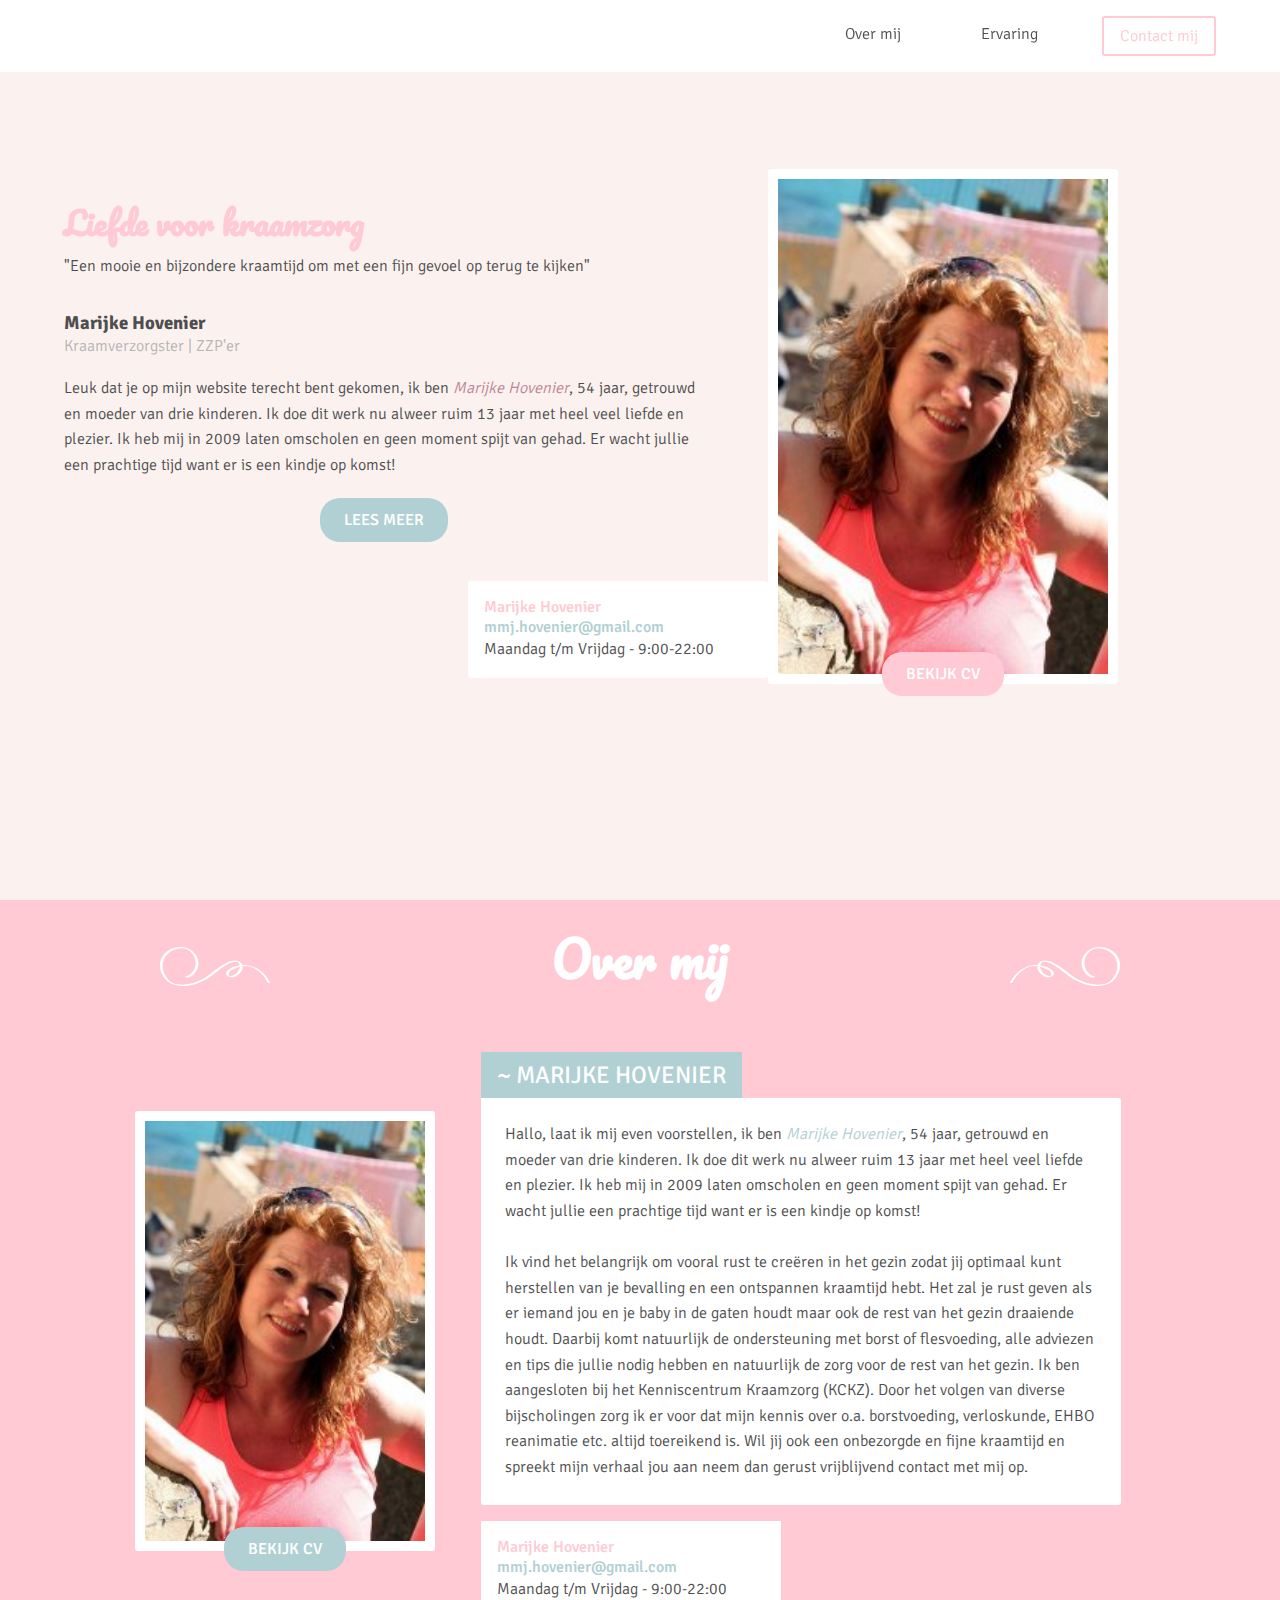
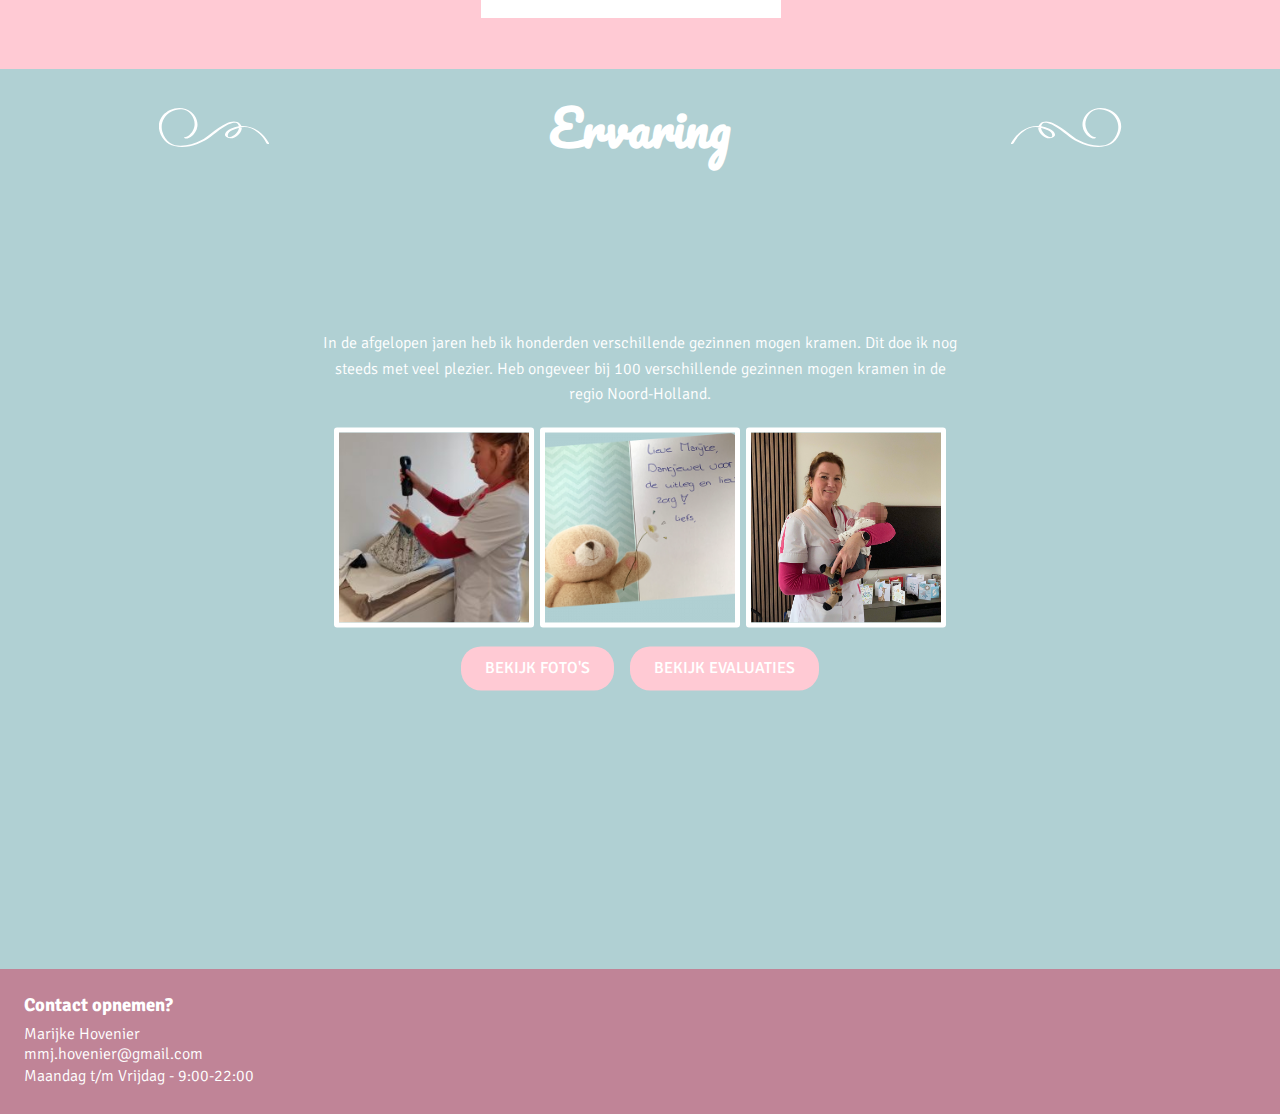
==== commit 94399426: "28-02-2023" ====
--- a/index.html
+++ b/index.html
@@ -45,11 +45,10 @@
                     </div>
                     <h3 class="author">Marijke Hovenier</h3>
                     <p class="job">Kraamverzorgster | ZZP'er</p>
-                    <p class="text">Leuk dat je op mijn website terecht bent gekomen, ik ben <a href="#about-me">Marijke Hovenier</a>, 49
+                    <p class="text">Leuk dat je op mijn website terecht bent gekomen, ik ben <a href="#about-me">Marijke Hovenier</a>, 54
                         jaar,
                         getrouwd en moeder van drie kinderen.
-                        Ik doe dit werk nu alweer bijna tien jaar met heel veel liefde en plezier.
-                        Ik heb mij negen jaar geleden laten omscholen en geen moment spijt van gehad.
+                        Ik doe dit werk nu alweer ruim 13 jaar met heel veel liefde en plezier. Ik heb mij in 2009 laten omscholen en geen moment spijt van gehad. Er wacht jullie een prachtige tijd want er is een kindje op komst! 
                     </p>
                 </div>
                 <div class="button-div">
@@ -105,24 +104,33 @@
                 <div>
                     <img src="./img/marijke-1.jpg" alt="Foto Marijke Hovenier">
                 </div>
+                <div class="button-cv">
+                    <a href="#" class="button-main">Bekijk CV</a>
+                </div>
             </div>
             <div class="content-right">
                 <div>
+                    <h3>~ Marijke Hovenier</h3>
                     <p>
-                        Hallo, laat ik mij even voorstellen, ik ben Marijke Hovenier, 54 jaar,
+                        Hallo, laat ik mij even voorstellen, ik ben <span>Marijke Hovenier</span>, 54 jaar,
                         getrouwd en moeder van drie kinderen.
-                        Ik doe dit werk nu alweer tien jaar met heel veel liefde en plezier.
-                        Ik heb mij negen jaar geleden laten omscholen en geen moment spijt van gehad.
-                        Ik vind het belangrijk om vooral rust te creëren in het gezin zodat jij optimaal kunt herstellen
-                        van je bevalling en een ontspannen kraamtijd hebt. Het zal je rust geven als er iemand jou en je
-                        baby in de gaten houdt maar ook de rest van het gezin draaiende houdt.
-                        Daarbij komt natuurlijk de ondersteuning met borst of flesvoeding,
-                        alle adviezen en tips die jullie nodig hebben en natuurlijk de zorg voor de rest van het gezin.
-                        Ik ben aangesloten bij het Kenniscentrum Kraamzorg (KCKZ).
-                        Door het volgen van diverse bijscholingen zorg ik er voor dat mijn kennis over o.a.
-                        borstvoeding, verloskunde, EHBO reanimatie altijd toereikend is.
-                        Wil jij ook een onbezorgde en fijne kraamtijd en spreekt mijn verhaal jou aan neem dan gerust
-                        vrijblijvend contact met mij op.
+                        Ik doe dit werk nu alweer ruim 13 jaar met heel veel liefde en plezier. 
+                        Ik heb mij in 2009   laten omscholen en geen moment spijt van gehad. 
+                        Er wacht jullie een prachtige tijd want er is een kindje op komst! 
+
+                        <br><br>
+
+                        Ik vind het belangrijk om vooral rust te creëren in het gezin zodat 
+                        jij optimaal kunt herstellen van je bevalling en een ontspannen kraamtijd hebt. 
+                        Het zal je rust geven als er iemand jou en je baby in de gaten houdt maar ook 
+                        de rest van het gezin draaiende houdt. Daarbij komt natuurlijk de 
+                        ondersteuning met borst of flesvoeding, alle adviezen en tips die jullie 
+                        nodig hebben en natuurlijk de zorg voor de rest van het gezin. 
+                        Ik ben aangesloten  bij het Kenniscentrum Kraamzorg (KCKZ). 
+                        Door het volgen van diverse bijscholingen zorg ik er voor dat mijn kennis 
+                        over o.a. borstvoeding, verloskunde, EHBO reanimatie etc.  
+                        altijd toereikend is. Wil jij ook een onbezorgde en fijne kraamtijd en spreekt 
+                        mijn verhaal jou aan neem dan gerust vrijblijvend contact met mij op.
                     </p>
                     <div class="contact">
                         <a href="#about-me">Marijke Hovenier</a>
@@ -134,7 +142,48 @@
         </section>
 
         <section id="experience">
-            <h2>Ervaring</h2>
+            <div class="flex">
+                <svg viewBox="0 0 113.03 39.89">
+                    <defs>
+                        <style>
+                            .cls-1 {
+                                fill: #ffffff;
+                            }
+                        </style>
+                    </defs>
+                    <path class="cls-1"
+                        d="m2.89,35.99c1.74-3.54,4.34-6.8,7.16-9.52,2.48-2.4,5.36-4.49,8.59-5.74,3.85-1.5,8.02-1.56,12.02-.63,2.72.64,5.37,1.68,7.81,3.04,1.77.98,4.37,2.93,3.89,5.29-.13.62-.71,1.32-.96,1.36-1.3.22-2.92-.57-4-1.18-2.47-1.38-4.83-3.54-5.89-6.22-.73-1.86-.78-4.05.44-5.72,1.39-1.89,3.54-1.78,5.63-1.22,6.15,1.63,11.68,5.81,16.69,9.56,3.76,2.81,7.4,5.99,11.5,8.28,2.46,1.37,5.06,2.5,7.7,3.47,7.37,2.71,15.62,4.22,23.35,2.2,4.07-1.06,7.88-3.15,10.67-6.34,3.01-3.44,5.03-7.93,5.46-12.49.74-7.96-4.39-14.92-11.46-18.11s-15.64-2.82-21.63,2.1c-4.18,3.43-7.05,9.02-6.37,14.48.55,4.37,3.26,8.53,6.93,10.95,1.32.87,2.82,1.53,4.41,1.61.63.03,1.55-.14,2.05-.55.39-.32.45-.61-.17-.65-3.83-.2-7.31-4.33-8.87-7.46-2.73-5.45-1.51-11.48,2.24-16.12,2.43-3.01,5.58-4.93,9.47-5.17s7.65.83,10.94,2.67c7.37,4.13,11.29,12.24,8.88,20.51-1.31,4.49-3.98,8.82-7.91,11.46-3.26,2.18-7.11,2.91-10.98,2.83-7.16-.15-14.41-2.47-20.76-5.73-3.54-1.81-6.66-4.33-9.81-6.73-5.2-3.95-10.47-8.04-16.51-10.65-4.23-1.83-10.19-2.89-13.77.92-3.38,3.6-.66,8.61,2.47,11.29,2.14,1.84,4.87,3.33,7.77,3.19,1.81-.09,4.28-.73,5.14-2.52s-.53-3.83-1.9-5c-2.11-1.82-5.02-2.94-7.64-3.8-8.3-2.75-17.33-1.18-24.38,3.92-4.36,3.15-8.01,7.4-10.64,12.08-.15.27-.3.54-.44.82-.24.48,1,.32,1.16.29.49-.08,1.45-.29,1.7-.8h0Z">
+                    </path>
+                </svg>
+                <h2>Ervaring</h2>
+                <svg viewBox="0 0 113.03 39.89">
+                    <defs>
+                        <style>
+                            .cls-1 {
+                                fill: #ffffff;
+                            }
+                        </style>
+                    </defs>
+                    <path class="cls-1"
+                        d="m2.89,35.99c1.74-3.54,4.34-6.8,7.16-9.52,2.48-2.4,5.36-4.49,8.59-5.74,3.85-1.5,8.02-1.56,12.02-.63,2.72.64,5.37,1.68,7.81,3.04,1.77.98,4.37,2.93,3.89,5.29-.13.62-.71,1.32-.96,1.36-1.3.22-2.92-.57-4-1.18-2.47-1.38-4.83-3.54-5.89-6.22-.73-1.86-.78-4.05.44-5.72,1.39-1.89,3.54-1.78,5.63-1.22,6.15,1.63,11.68,5.81,16.69,9.56,3.76,2.81,7.4,5.99,11.5,8.28,2.46,1.37,5.06,2.5,7.7,3.47,7.37,2.71,15.62,4.22,23.35,2.2,4.07-1.06,7.88-3.15,10.67-6.34,3.01-3.44,5.03-7.93,5.46-12.49.74-7.96-4.39-14.92-11.46-18.11s-15.64-2.82-21.63,2.1c-4.18,3.43-7.05,9.02-6.37,14.48.55,4.37,3.26,8.53,6.93,10.95,1.32.87,2.82,1.53,4.41,1.61.63.03,1.55-.14,2.05-.55.39-.32.45-.61-.17-.65-3.83-.2-7.31-4.33-8.87-7.46-2.73-5.45-1.51-11.48,2.24-16.12,2.43-3.01,5.58-4.93,9.47-5.17s7.65.83,10.94,2.67c7.37,4.13,11.29,12.24,8.88,20.51-1.31,4.49-3.98,8.82-7.91,11.46-3.26,2.18-7.11,2.91-10.98,2.83-7.16-.15-14.41-2.47-20.76-5.73-3.54-1.81-6.66-4.33-9.81-6.73-5.2-3.95-10.47-8.04-16.51-10.65-4.23-1.83-10.19-2.89-13.77.92-3.38,3.6-.66,8.61,2.47,11.29,2.14,1.84,4.87,3.33,7.77,3.19,1.81-.09,4.28-.73,5.14-2.52s-.53-3.83-1.9-5c-2.11-1.82-5.02-2.94-7.64-3.8-8.3-2.75-17.33-1.18-24.38,3.92-4.36,3.15-8.01,7.4-10.64,12.08-.15.27-.3.54-.44.82-.24.48,1,.32,1.16.29.49-.08,1.45-.29,1.7-.8h0Z">
+                    </path>
+                </svg>
+            </div>
+            <section>
+                <p>
+                    In de afgelopen jaren heb ik honderden verschillende gezinnen mogen kramen.
+                    Dit doe ik nog steeds met veel plezier. Heb ongeveer bij 100 verschillende gezinnen mogen kramen in de regio Noord-Holland.
+                </p>
+                <div>
+                    <img src="./img/marijke-2.jpg" alt="Foto Marijke Hovenier">
+                    <img src="./img/tekst-2.png" alt="Foto van bedankt kaartje">
+                    <img src="./img/marijke-3.jpg" alt="Foto Marijke Hovenier">
+                </div>
+                <div class="button-cv">
+                    <a href="gallery.html" class="button-main">Bekijk Foto's</a> 
+                    <a href="evaluations.html" class="button-main">Bekijk Evaluaties</a>
+                </div>
+            </section>
         </section>
     </main>
     <footer id="contact">
--- a/css/style.css
+++ b/css/style.css
@@ -87,8 +87,8 @@
 
 a.button-main:hover {
     background-color: var(--pink);
-    -webkit-transform: translateY(-5px);
-	transform: translateY(-5px);
+    /* -webkit-transform: translateY(-5px);
+	transform: translateY(-5px); */
 }
 
 
@@ -264,6 +264,193 @@
 }
 
 
+/* -- Experience -- */
+
+
+
+#experience {
+    width: 100vw;
+    height: 100vh;
+    position: relative;
+    
+    padding: 1rem;
+    background-color: var(--lightblue);
+    text-align: center;
+}
+
+#experience .flex {
+    flex-basis: 100%;    
+    display: flex;
+    justify-content: space-around;
+    flex-direction: row;
+}
+
+#experience div svg:first-child {
+    -webkit-transform: scaleX(-1);
+    transform: scaleX(-1);
+}
+
+#experience svg {
+    width: 120px;
+    height: auto;
+    padding: 0.3rem;
+}
+
+#experience h2 {
+    text-align: center;
+    display: inline-block;
+    color: var(--white);
+} 
+
+#experience section {
+    position: absolute;
+    left: 50%;
+    top: 50%;
+    transform: translate(-50%, -50%);
+}
+
+#experience section p {
+    color: var(--white);
+    max-width: 40rem;
+    margin: auto;
+}
+
+#experience section div {
+    display: flex;
+    justify-content: center;
+    width: 100vw;
+    margin: 1rem 0rem;
+}
+
+#experience section img {
+    width: 200px;
+    height: 200px;
+    object-fit: cover;
+    margin: 0.2rem;
+    border: var(--white) 5px solid;
+    border-radius: 3px;
+}
+
+#experience .button-main {
+    background-color: var(--pink);
+    margin: 0rem 0.5rem;
+}
+
+
+
+/* -- About me -- */
+
+
+
+#about-me {
+    width: 100vw;
+    height: auto;
+    position: relative;
+    
+    padding: 1rem;
+    background-color: var(--pink);
+
+    display: flex;
+    justify-content: center;
+    align-items: center;
+    flex-wrap: wrap;
+}
+
+#about-me .flex {
+    flex-basis: 100%;    
+    display: flex;
+    justify-content: space-around;
+    flex-direction: row;
+}
+
+#about-me div svg:first-child {
+    -webkit-transform: scaleX(-1);
+    transform: scaleX(-1);
+}
+
+#about-me svg {
+    max-width: 120px;
+    height: auto;
+    padding: 0.3rem;
+}
+
+#about-me h2 {
+    text-align: center;
+    display: inline-block;
+    color: var(--white);
+    margin-bottom: 1rem;
+} 
+
+#about-me img {
+    width: 300px;
+    height: 300px;
+    border-radius: 50%;
+    border: var(--white) solid 10px;
+    object-fit: cover;
+}
+
+#about-me .content-left {
+    margin: 0.7rem;
+}
+
+#about-me h3 {
+    font-size: 1.5rem;
+    font-weight: 400;
+    color: var(--white);
+    background-color: var(--lightblue);
+    display: inline-block;
+    padding: 0.5rem 1rem;
+    text-transform: uppercase;
+    margin-top: 1rem;
+}
+
+#about-me .content-right p {
+    max-width: 40rem;
+    color: var(--text-color);
+    border-radius: 0px 3px 3px;
+    background-color: var(--white);
+    padding: 1.5rem;
+}
+
+#about-me .content-right p span {
+    color: var(--lightblue);
+    font-style: italic;
+}
+
+#about-me .contact {
+    margin-top: 1rem;
+    margin-left: -4rem;
+    background-color: var(--white);    
+    display: inline-block;
+    width: 100%;
+    margin: 1rem auto 0rem;
+    padding: 1rem;
+    padding-right: 3rem;
+}
+
+#about-me .contact p {
+    padding: 0rem;
+    color: var(--text-color);
+    background-color: inherit;
+}
+
+#about-me .contact a {
+    font-weight: 500;
+    color: var(--pink);
+    display: block;
+}
+
+#about-me .contact a:nth-child(2) {
+    color: var(--lightblue);
+}
+
+#about-me .button-cv {
+    text-align: center;
+    width: 300px;
+    margin-top: -1rem;
+}
+
+
 
 /* -- Gallery -- */
 
@@ -326,86 +513,78 @@
 
 
 
-/* -- Experience -- */
-
-
-
-#experience {
-    width: 100vw;
-    height: 100vh;
-    position: relative;
-    
-    padding: 1rem;
+/* -- Evaluations -- */
+
+
+
+#evaluations {
+    background-color: var(--pinklight);
+} 
+
+#evaluations .all-evaluations {
+    display: flex;
+    justify-content: center;
+    flex-wrap: wrap;
+    height: auto;
+    text-align: center;
+    padding-top: 2rem;
+    padding-bottom: 2rem;
+}
+
+#evaluations h1 {
+    font-size: 3rem;
+    text-align: center;
+    padding: 1.5rem 1rem 0rem 1rem;
+}
+
+#evaluations .flex {
+    display: flex;
+    justify-content: space-around;
+    padding: 1rem;
+}
+
+#evaluations .flex div {
+    text-align: center;
+    margin-bottom: 1rem;
+}
+
+#evaluations .flex div p {
+    margin-bottom: 1rem;
+}
+
+#evaluations .flex svg {
+    width: 120px;
+    padding: 0.5rem;
+}
+
+#evaluations .flex svg:first-child {
+    -webkit-transform: scaleX(-1);
+    transform: scaleX(-1);
+}
+
+#evaluations p {
+    font-size: 1.2rem;
+    text-align: center;
+    padding: 1rem;
+    font-style: italic;
+}
+
+#evaluations article {
     background-color: var(--white);
-}
-
-
-
-/* -- About me -- */
-
-
-
-#about-me {
-    width: 100vw;
-    height: 100vh;
-    position: relative;
-    
-    padding: 1rem;
-    background-color: var(--pink);
-
-    display: flex;
-    justify-content: center;
-    align-items: center;
-    flex-wrap: wrap;
-}
-
-#about-me .flex {
-    display: flex;
-    justify-content: space-between;
-    flex-direction: row;
-}
-
-#about-me h2 {
-    text-align: center;
-    flex-basis: 100%;
-} 
-
-#about-me img {
-    width: 300px;
-    border-radius: 3px;
-    border: var(--white) solid 10px;
-}
-
-#about-me .content-left {
-    margin: 0.7rem;
-}
-
-#about-me .content-right {
-    margin: 0.7rem;
-}
-
-#about-me .content-right p {
-    max-width: 40rem;
-    padding: 1.5rem;
-    color: var(--text-color);
-    border-radius: 3px;
-
-}
-
-#about-me .contact {
-    margin-top: 1rem;
-    margin-left: -4rem;
-    background-color: var(--white);    
-    display: inline-block;
-    padding-right: 3rem;
-}
-
-#about-me .content-right .contact p {
-    padding: 0rem;
-    color: var(--text-color);
-    background-color: inherit;
-}
-
+    padding: 1rem;
+    margin: 1rem 0.5rem;
+}
+
+#evaluations article svg {
+    height: 30px;
+    display: block;
+}
+
+#evaluations .double-quote {
+    width: 30px;
+    margin: auto auto;
+    margin-top: -2rem;
+}
 
 
 
@@ -420,6 +599,7 @@
 
 footer h3, footer p, footer a {
     color: var(--white);
+    display: block;
 }
 
 footer h3 {
@@ -514,7 +694,7 @@
     }
 
     #landing .landing-side img {
-        width: 400px;
+        width: 350px;
         height: auto;
         margin: auto auto;
 
@@ -527,7 +707,8 @@
     }
 
     #landing .button-cv {
-        width: 400px;
+        position: relative;
+        width: 350px;
     }
 
     #landing .contact {
@@ -543,6 +724,26 @@
         right: -2rem;
     }
 
+    #about-me img {
+        width: 300px;
+        height: inherit;
+        border-radius: 3px;
+        border: var(--white) solid 10px;
+        object-fit: cover;
+    }
+
+    #about-me h3 {
+        margin-top: 0rem;
+    }
+
+    #about-me .content-right {
+        margin: 0.7rem;
+        padding: 1.5rem;
+    }
+
+    #about-me .contact {
+        width: 300px;
+    }
 
     #gallery article {
         grid-template-columns: repeat(4, 1fr);
@@ -561,4 +762,11 @@
         grid-row: span 1;
     }
 
+    #evaluations .all-evaluations {
+    }
+
+    #evaluations .all-evaluations article {
+        flex-wrap: wrap;
+        width: 40rem;
+    }
 }